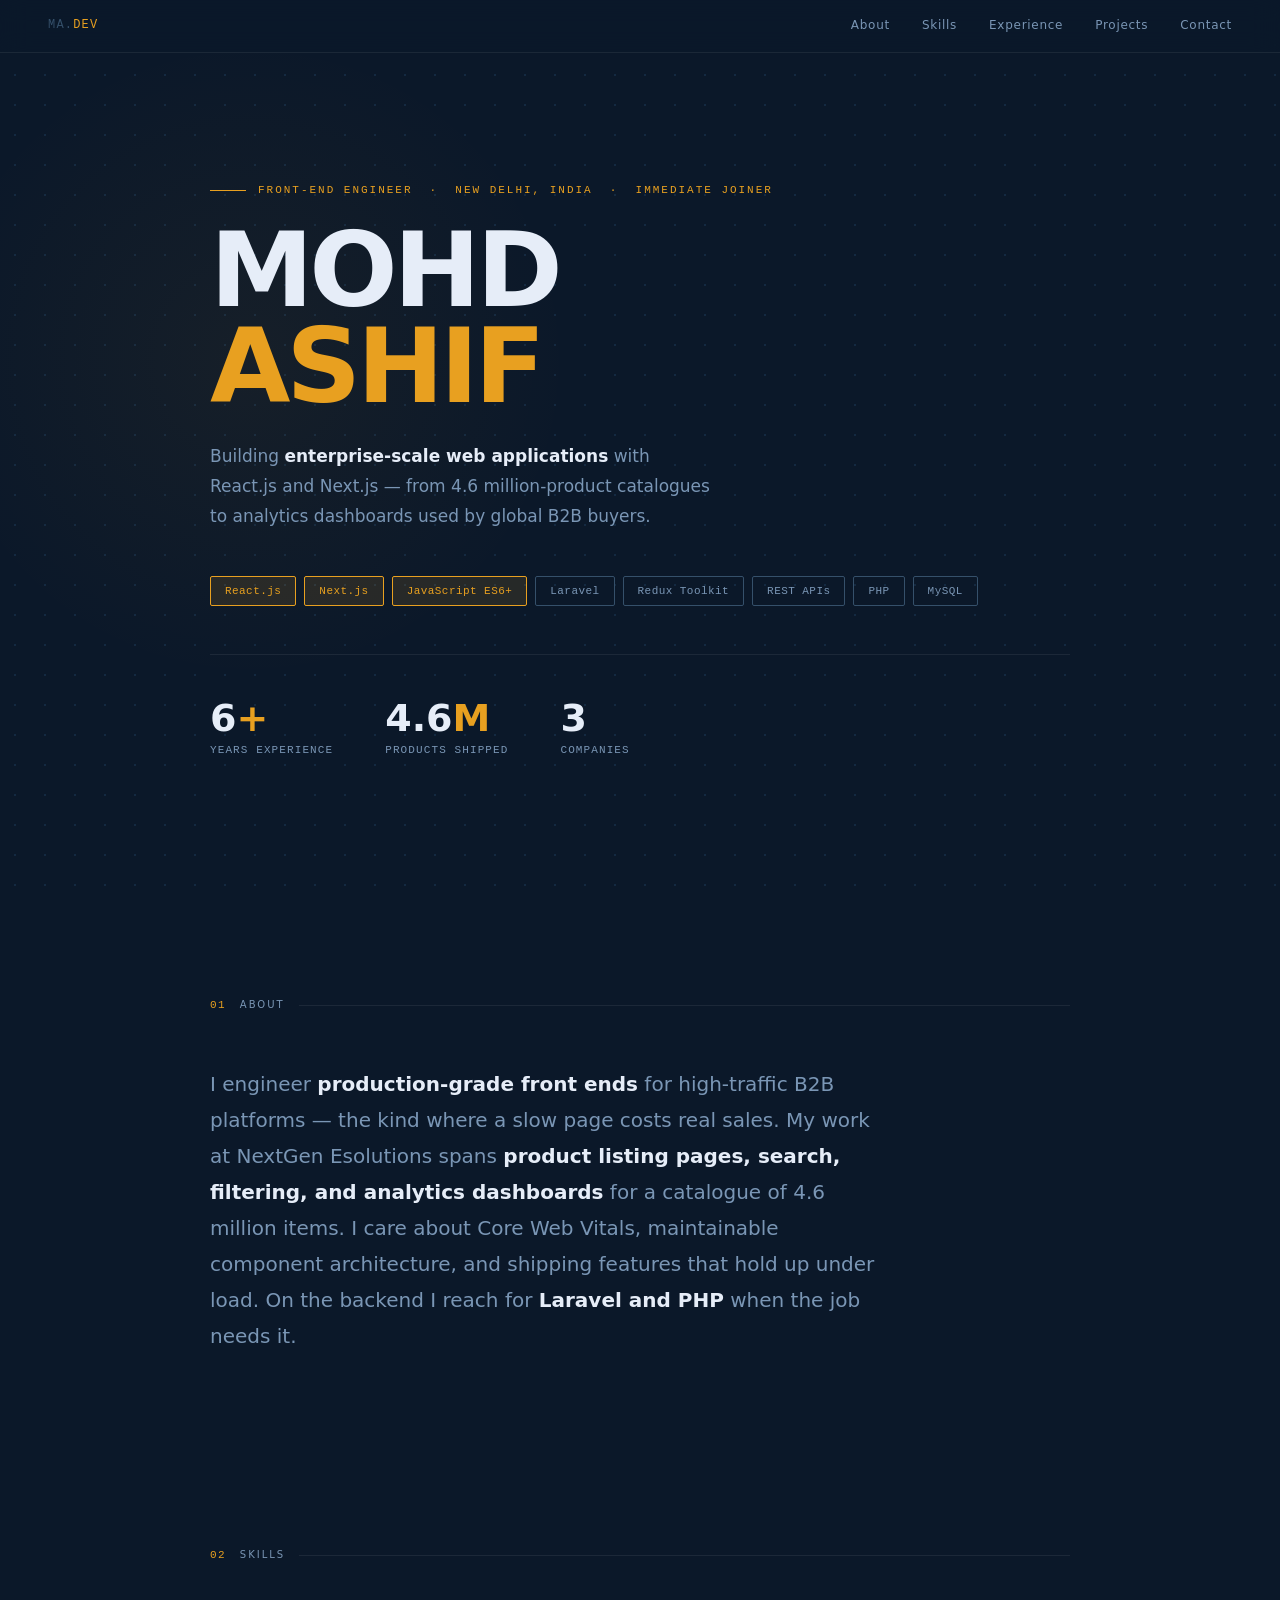
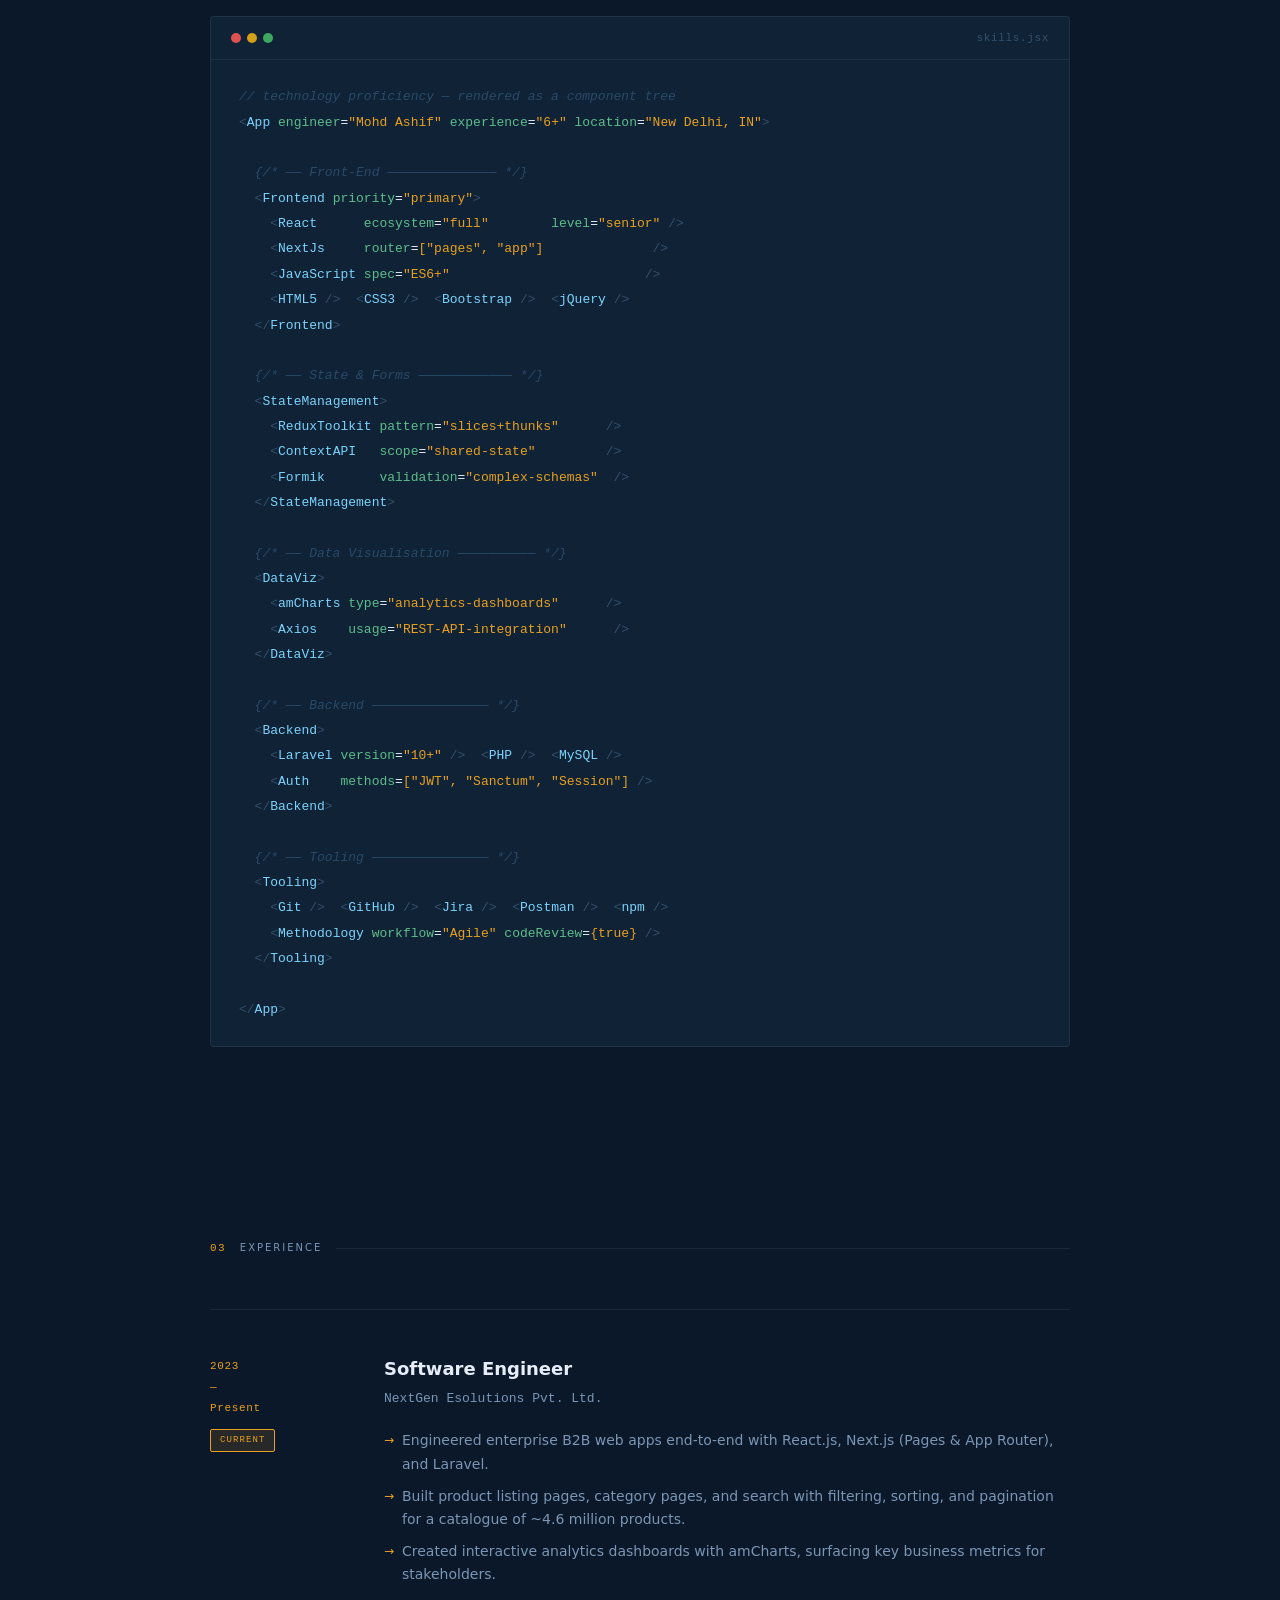
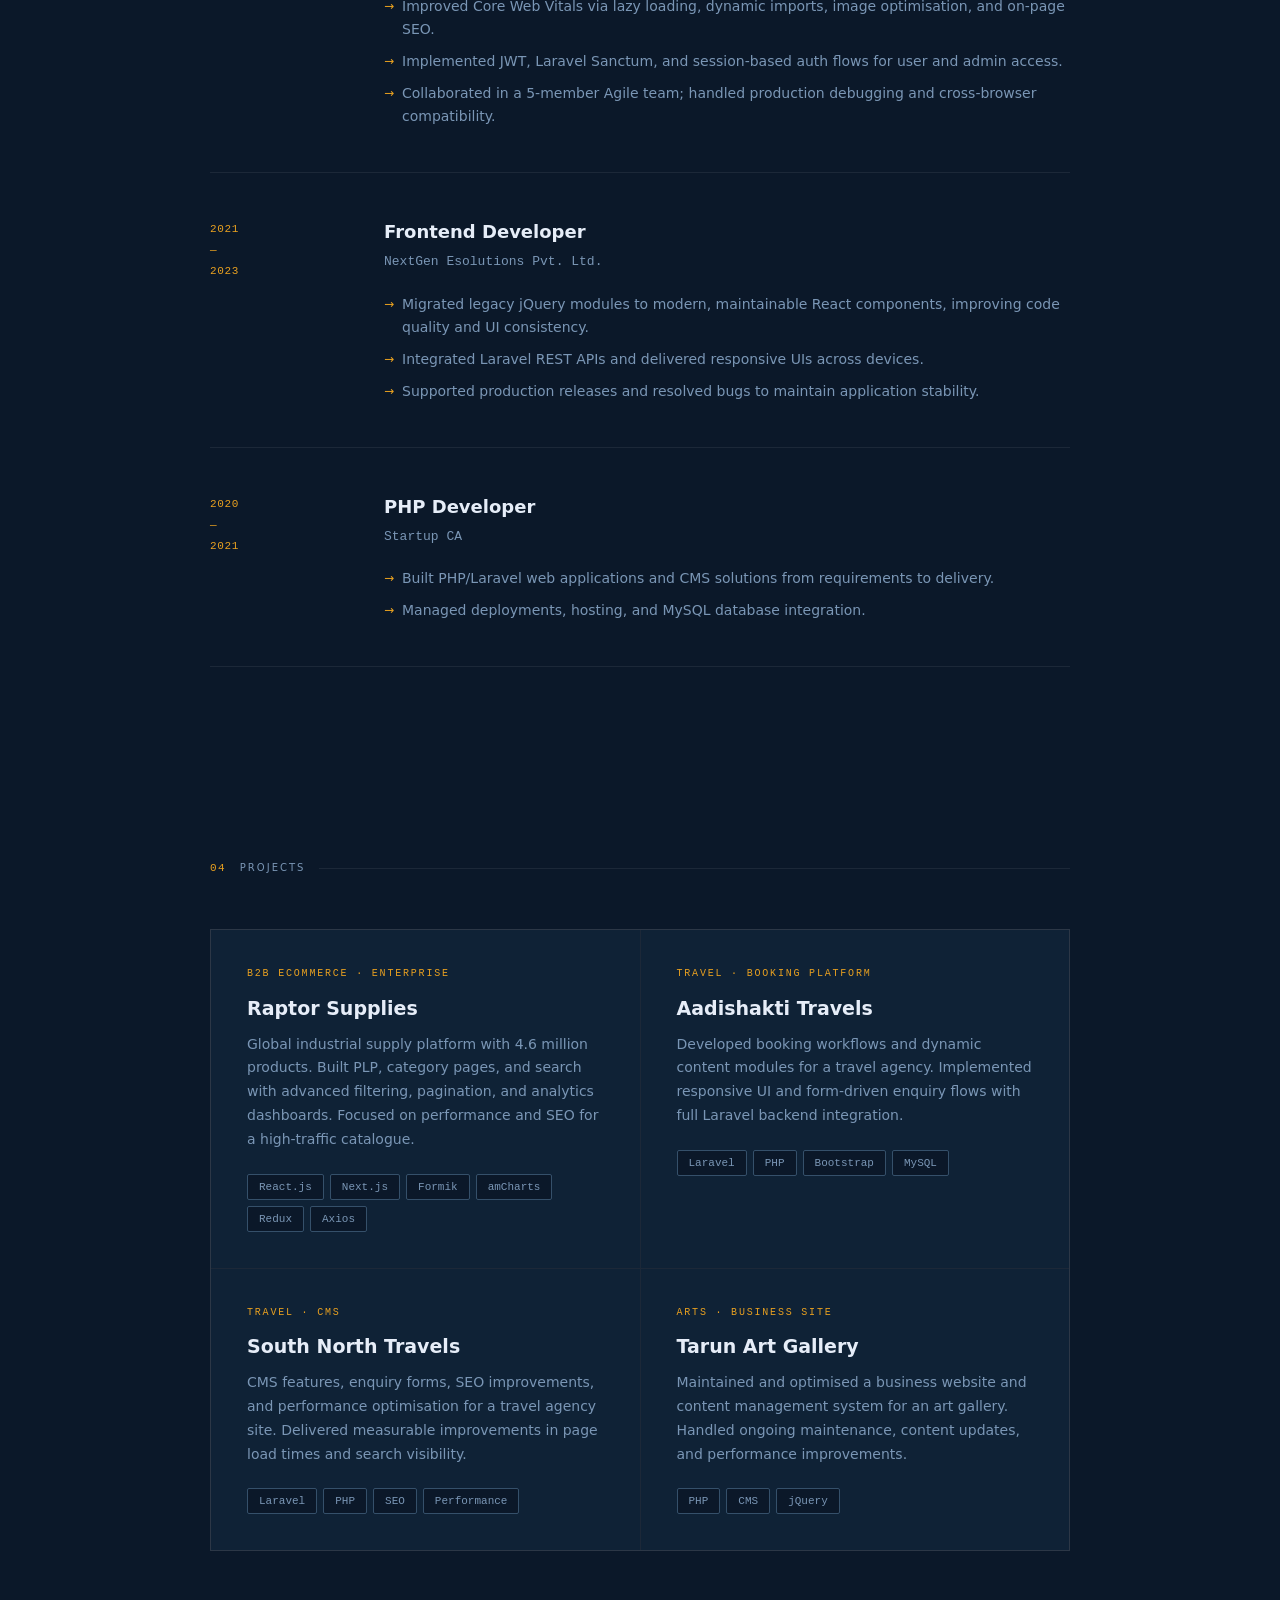
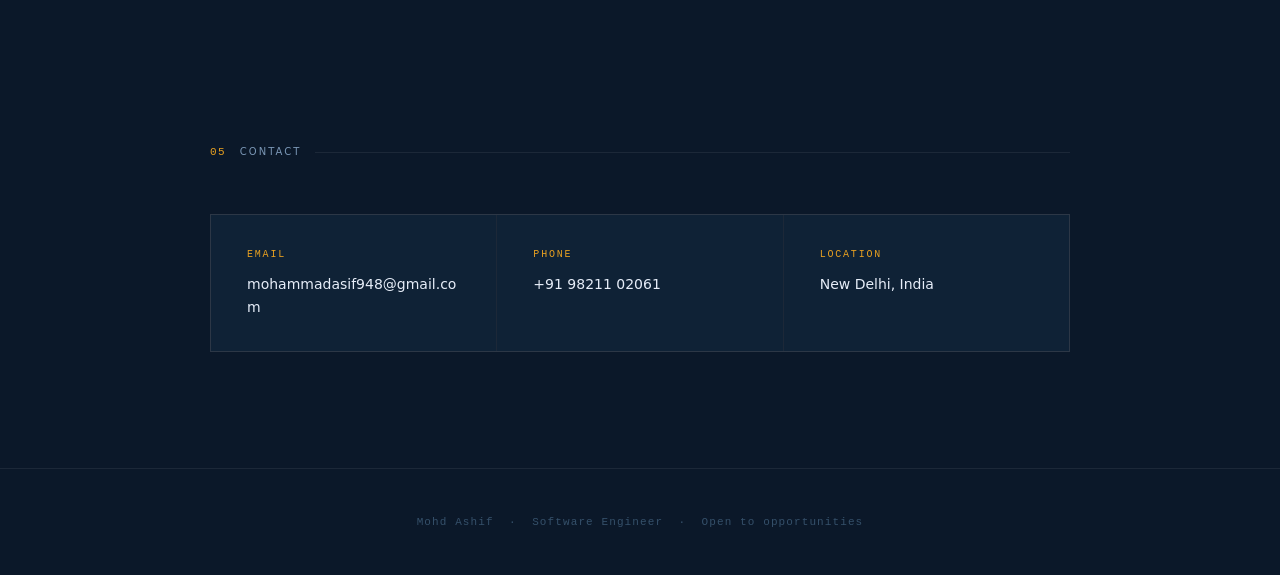
==== portfolio.html @ ddf1824b "Initial portfolio website" ====
<!DOCTYPE html>
<html lang="en">
<head>
  <meta charset="UTF-8" />
  <meta name="viewport" content="width=device-width, initial-scale=1.0" />
  <title>Mohd Ashif — Software Engineer</title>
  <style>
    :root {
      --ground: #0B1829;
      --ground-raised: #0F2236;
      --ground-high: #162842;
      --text: #E6EDF8;
      --text-muted: #7A96B5;
      --text-faint: #35506A;
      --accent: #E8A020;
      --accent-dim: rgba(232,160,32,0.12);
      --blue: #4A8FD4;
      --green: #5EBD8A;
      --border: rgba(255,255,255,0.07);
      --font: 'Segoe UI', system-ui, -apple-system, sans-serif;
      --mono: 'Cascadia Code','Consolas','Courier New',monospace;
      --max: 860px;
    }

    *, *::before, *::after { box-sizing: border-box; margin: 0; padding: 0; }
    html { scroll-behavior: smooth; }
    body {
      background: var(--ground);
      color: var(--text);
      font-family: var(--font);
      font-size: 16px;
      line-height: 1.65;
      -webkit-font-smoothing: antialiased;
      overflow-x: hidden;
    }

    /* ── Header ── */
    .hdr {
      position: fixed;
      inset: 0 0 auto;
      z-index: 100;
      display: flex;
      justify-content: space-between;
      align-items: center;
      padding: 16px 48px;
      border-bottom: 1px solid var(--border);
      background: rgba(11,24,41,0.88);
      backdrop-filter: blur(14px);
    }
    .hdr-id {
      font-family: var(--mono);
      font-size: 12px;
      color: var(--text-faint);
      letter-spacing: 0.1em;
      text-transform: uppercase;
    }
    .hdr-id em { color: var(--accent); font-style: normal; }
    .hdr-nav { display: flex; gap: 32px; }
    .hdr-nav a {
      font-size: 12px;
      color: var(--text-muted);
      text-decoration: none;
      letter-spacing: 0.06em;
      transition: color 0.2s;
    }
    .hdr-nav a:hover { color: var(--accent); }
    .hdr-nav a:focus-visible { outline: 2px solid var(--accent); outline-offset: 4px; border-radius: 2px; }

    /* ── Hero ── */
    .hero {
      min-height: 100vh;
      display: flex;
      align-items: center;
      padding: 120px 48px 80px;
      position: relative;
      overflow: hidden;
    }
    .hero-dots {
      position: absolute;
      inset: 0;
      background-image: radial-gradient(circle, rgba(74,143,212,0.14) 1px, transparent 1px);
      background-size: 30px 30px;
      z-index: 0;
    }
    .hero-glow {
      position: absolute;
      top: 40%;
      left: -100px;
      width: 700px;
      height: 700px;
      background: radial-gradient(circle, rgba(232,160,32,0.05) 0%, transparent 65%);
      transform: translateY(-50%);
      pointer-events: none;
      z-index: 0;
    }
    .hero-inner {
      position: relative;
      z-index: 1;
      width: 100%;
      max-width: var(--max);
      margin: 0 auto;
    }
    .hero-tag {
      font-family: var(--mono);
      font-size: 11px;
      color: var(--accent);
      letter-spacing: 0.18em;
      text-transform: uppercase;
      display: flex;
      align-items: center;
      gap: 12px;
      margin-bottom: 24px;
      opacity: 0;
      animation: up 0.7s 0.1s ease forwards;
    }
    .hero-tag::before {
      content: '';
      display: block;
      width: 36px;
      height: 1px;
      background: var(--accent);
      flex-shrink: 0;
    }
    .hero-name {
      font-size: clamp(54px, 9vw, 104px);
      font-weight: 800;
      letter-spacing: -0.04em;
      line-height: 0.92;
      margin-bottom: 28px;
      opacity: 0;
      animation: up 0.7s 0.2s ease forwards;
    }
    .hero-name .first { display: block; }
    .hero-name .last  { display: block; color: var(--accent); }
    .hero-sub {
      font-size: 17px;
      color: var(--text-muted);
      max-width: 500px;
      line-height: 1.75;
      margin-bottom: 44px;
      opacity: 0;
      animation: up 0.7s 0.3s ease forwards;
    }
    .hero-sub strong { color: var(--text); font-weight: 600; }
    .hero-chips {
      display: flex;
      flex-wrap: wrap;
      gap: 8px;
      margin-bottom: 48px;
      opacity: 0;
      animation: up 0.7s 0.4s ease forwards;
    }
    .chip {
      font-family: var(--mono);
      font-size: 11px;
      padding: 5px 14px;
      border: 1px solid var(--text-faint);
      color: var(--text-muted);
      border-radius: 2px;
      letter-spacing: 0.04em;
    }
    .chip.hi {
      border-color: var(--accent);
      color: var(--accent);
      background: var(--accent-dim);
    }
    .hero-stats {
      display: flex;
      gap: 52px;
      padding-top: 44px;
      border-top: 1px solid var(--border);
      opacity: 0;
      animation: up 0.7s 0.5s ease forwards;
    }
    .stat { display: flex; flex-direction: column; gap: 4px; }
    .stat-n { font-size: 38px; font-weight: 800; color: var(--text); line-height: 1; }
    .stat-n em { color: var(--accent); font-style: normal; }
    .stat-l {
      font-family: var(--mono);
      font-size: 11px;
      color: var(--text-muted);
      letter-spacing: 0.1em;
      text-transform: uppercase;
    }

    /* ── Sections ── */
    .sec {
      padding: 96px 48px;
      max-width: calc(var(--max) + 96px);
      margin: 0 auto;
    }
    .sec-hd {
      display: flex;
      align-items: center;
      gap: 14px;
      margin-bottom: 52px;
    }
    .sec-num { font-family: var(--mono); font-size: 11px; color: var(--accent); letter-spacing: 0.12em; }
    .sec-title { font-size: 10px; text-transform: uppercase; letter-spacing: 0.2em; color: var(--text-muted); }
    .sec-rule { flex: 1; height: 1px; background: var(--border); }

    /* ── About ── */
    .about-body {
      font-size: 20px;
      line-height: 1.8;
      color: var(--text-muted);
      max-width: 680px;
    }
    .about-body strong { color: var(--text); font-weight: 600; }

    /* ── Code Block / Skills ── */
    .code-block {
      background: var(--ground-raised);
      border: 1px solid var(--border);
      border-radius: 4px;
      overflow: hidden;
    }
    .code-bar {
      display: flex;
      align-items: center;
      gap: 8px;
      padding: 12px 20px;
      border-bottom: 1px solid var(--border);
      font-family: var(--mono);
      font-size: 11px;
      color: var(--text-faint);
      letter-spacing: 0.06em;
    }
    .code-dots { display: flex; gap: 6px; margin-right: auto; }
    .code-dot { width: 10px; height: 10px; border-radius: 50%; }
    .code-dot.r { background: #E05252; }
    .code-dot.y { background: #D4A017; }
    .code-dot.g { background: #3DA85E; }
    .code-inner {
      padding: 24px 28px;
      font-family: var(--mono);
      font-size: 13px;
      line-height: 1.95;
      white-space: pre;
      overflow-x: auto;
      display: block;
    }
    .tc  { color: #7DD3FC; }
    .tp  { color: var(--green); }
    .tv  { color: var(--accent); }
    .tb  { color: var(--text-faint); }
    .tcm { color: #2A4A68; font-style: italic; }

    /* ── Experience ── */
    .exp-list { display: flex; flex-direction: column; }
    .exp-row {
      display: grid;
      grid-template-columns: 130px 1fr;
      gap: 0 44px;
      padding: 44px 0;
      border-top: 1px solid var(--border);
    }
    .exp-row:last-child { border-bottom: 1px solid var(--border); }
    .exp-meta { padding-top: 2px; }
    .exp-period {
      font-family: var(--mono);
      font-size: 11px;
      color: var(--accent);
      letter-spacing: 0.06em;
      line-height: 1.9;
      white-space: nowrap;
    }
    .exp-badge {
      display: inline-block;
      margin-top: 10px;
      font-family: var(--mono);
      font-size: 9px;
      padding: 3px 9px;
      border: 1px solid var(--accent);
      color: var(--accent);
      background: var(--accent-dim);
      border-radius: 2px;
      letter-spacing: 0.12em;
      text-transform: uppercase;
    }
    .exp-role { font-size: 18px; font-weight: 700; color: var(--text); margin-bottom: 4px; }
    .exp-co { font-family: var(--mono); font-size: 13px; color: var(--text-muted); margin-bottom: 20px; }
    .exp-pts { list-style: none; display: flex; flex-direction: column; gap: 9px; }
    .exp-pts li {
      font-size: 14px;
      color: var(--text-muted);
      padding-left: 18px;
      position: relative;
      line-height: 1.65;
    }
    .exp-pts li::before {
      content: '\2192';
      position: absolute;
      left: 0;
      color: var(--accent);
      font-size: 12px;
      top: 2px;
    }

    /* ── Projects ── */
    .proj-grid {
      display: grid;
      grid-template-columns: repeat(2, 1fr);
      gap: 1px;
      background: var(--border);
      border: 1px solid var(--border);
    }
    .proj-card {
      background: var(--ground-raised);
      padding: 36px;
      position: relative;
      overflow: hidden;
      transition: background 0.18s;
    }
    .proj-card::before {
      content: '';
      position: absolute;
      top: 0; left: 0; right: 0;
      height: 2px;
      background: var(--accent);
      transform: scaleX(0);
      transform-origin: left;
      transition: transform 0.3s ease;
    }
    .proj-card:hover { background: var(--ground-high); }
    .proj-card:hover::before { transform: scaleX(1); }
    .proj-eye {
      font-family: var(--mono);
      font-size: 10px;
      color: var(--accent);
      letter-spacing: 0.18em;
      text-transform: uppercase;
      margin-bottom: 14px;
    }
    .proj-name { font-size: 19px; font-weight: 700; color: var(--text); margin-bottom: 12px; line-height: 1.25; }
    .proj-desc { font-size: 14px; color: var(--text-muted); line-height: 1.7; margin-bottom: 22px; }
    .proj-tags { display: flex; flex-wrap: wrap; gap: 6px; }
    .proj-tag {
      font-family: var(--mono);
      font-size: 11px;
      padding: 3px 11px;
      background: var(--ground);
      border: 1px solid var(--text-faint);
      color: var(--text-muted);
      border-radius: 2px;
    }

    /* ── Contact ── */
    .contact-grid {
      display: grid;
      grid-template-columns: repeat(3, 1fr);
      gap: 1px;
      background: var(--border);
      border: 1px solid var(--border);
    }
    .contact-card {
      background: var(--ground-raised);
      padding: 32px 36px;
      text-decoration: none;
      display: block;
      transition: background 0.18s;
    }
    .contact-card:hover { background: var(--ground-high); }
    .contact-card:focus-visible { outline: 2px solid var(--accent); outline-offset: -2px; }
    .c-label {
      font-family: var(--mono);
      font-size: 10px;
      color: var(--accent);
      letter-spacing: 0.18em;
      text-transform: uppercase;
      margin-bottom: 10px;
    }
    .c-value { font-size: 14px; color: var(--text); word-break: break-all; }

    /* ── Footer ── */
    .ftr {
      padding: 44px 48px;
      border-top: 1px solid var(--border);
      text-align: center;
      margin-top: 20px;
    }
    .ftr-text { font-family: var(--mono); font-size: 11px; color: var(--text-faint); letter-spacing: 0.1em; }

    /* ── Animation ── */
    @keyframes up {
      from { opacity: 0; transform: translateY(18px); }
      to   { opacity: 1; transform: translateY(0); }
    }
    @media (prefers-reduced-motion: reduce) {
      *, *::before, *::after { animation: none !important; transition: none !important; }
    }

    /* ── Responsive ── */
    @media (max-width: 720px) {
      .hdr { padding: 14px 24px; }
      .hdr-nav { gap: 18px; }
      .hdr-nav a { font-size: 11px; }
      .hero { padding: 100px 24px 60px; }
      .hero-stats { gap: 28px; flex-wrap: wrap; }
      .sec { padding: 60px 24px; }
      .exp-row { grid-template-columns: 1fr; gap: 4px; }
      .proj-grid { grid-template-columns: 1fr; }
      .contact-grid { grid-template-columns: 1fr; }
    }
  </style>
</head>
<body>

<header class="hdr">
  <div class="hdr-id">ma.<em>dev</em></div>
  <nav class="hdr-nav">
    <a href="#about">About</a>
    <a href="#skills">Skills</a>
    <a href="#experience">Experience</a>
    <a href="#projects">Projects</a>
    <a href="#contact">Contact</a>
  </nav>
</header>

<section class="hero" id="top">
  <div class="hero-dots"></div>
  <div class="hero-glow"></div>
  <div class="hero-inner">
    <div class="hero-tag">Front-End Engineer &nbsp;&middot;&nbsp; New Delhi, India &nbsp;&middot;&nbsp; Immediate Joiner</div>
    <h1 class="hero-name">
      <span class="first">MOHD</span>
      <span class="last">ASHIF</span>
    </h1>
    <p class="hero-sub">
      Building <strong>enterprise-scale web applications</strong> with React.js and Next.js &mdash;
      from 4.6 million-product catalogues to analytics dashboards used by global B2B buyers.
    </p>
    <div class="hero-chips">
      <span class="chip hi">React.js</span>
      <span class="chip hi">Next.js</span>
      <span class="chip hi">JavaScript ES6+</span>
      <span class="chip">Laravel</span>
      <span class="chip">Redux Toolkit</span>
      <span class="chip">REST APIs</span>
      <span class="chip">PHP</span>
      <span class="chip">MySQL</span>
    </div>
    <div class="hero-stats">
      <div class="stat">
        <div class="stat-n">6<em>+</em></div>
        <div class="stat-l">Years Experience</div>
      </div>
      <div class="stat">
        <div class="stat-n">4.6<em>M</em></div>
        <div class="stat-l">Products Shipped</div>
      </div>
      <div class="stat">
        <div class="stat-n">3</div>
        <div class="stat-l">Companies</div>
      </div>
    </div>
  </div>
</section>

<section class="sec" id="about">
  <div class="sec-hd">
    <span class="sec-num">01</span>
    <span class="sec-title">About</span>
    <div class="sec-rule"></div>
  </div>
  <p class="about-body">
    I engineer <strong>production-grade front ends</strong> for high-traffic B2B platforms &mdash; the kind
    where a slow page costs real sales. My work at NextGen Esolutions spans <strong>product listing
    pages, search, filtering, and analytics dashboards</strong> for a catalogue of 4.6 million items.
    I care about Core Web Vitals, maintainable component architecture, and shipping features that hold
    up under load. On the backend I reach for <strong>Laravel and PHP</strong> when the job needs it.
  </p>
</section>

<section class="sec" id="skills">
  <div class="sec-hd">
    <span class="sec-num">02</span>
    <span class="sec-title">Skills</span>
    <div class="sec-rule"></div>
  </div>
  <div class="code-block">
    <div class="code-bar">
      <div class="code-dots">
        <span class="code-dot r"></span>
        <span class="code-dot y"></span>
        <span class="code-dot g"></span>
      </div>
      skills.jsx
    </div>
    <div class="code-inner"><span class="tcm">// technology proficiency &mdash; rendered as a component tree</span>
<span class="tb">&lt;</span><span class="tc">App</span> <span class="tp">engineer</span>=<span class="tv">"Mohd Ashif"</span> <span class="tp">experience</span>=<span class="tv">"6+"</span> <span class="tp">location</span>=<span class="tv">"New Delhi, IN"</span><span class="tb">&gt;</span>

  <span class="tcm">{/* &#8212;&#8212; Front-End &#8212;&#8212;&#8212;&#8212;&#8212;&#8212;&#8212;&#8212;&#8212;&#8212;&#8212;&#8212;&#8212;&#8212; */}</span>
  <span class="tb">&lt;</span><span class="tc">Frontend</span> <span class="tp">priority</span>=<span class="tv">"primary"</span><span class="tb">&gt;</span>
    <span class="tb">&lt;</span><span class="tc">React</span>      <span class="tp">ecosystem</span>=<span class="tv">"full"</span>        <span class="tp">level</span>=<span class="tv">"senior"</span> <span class="tb">/&gt;</span>
    <span class="tb">&lt;</span><span class="tc">NextJs</span>     <span class="tp">router</span>=<span class="tv">["pages", "app"]</span>              <span class="tb">/&gt;</span>
    <span class="tb">&lt;</span><span class="tc">JavaScript</span> <span class="tp">spec</span>=<span class="tv">"ES6+"</span>                         <span class="tb">/&gt;</span>
    <span class="tb">&lt;</span><span class="tc">HTML5</span> <span class="tb">/&gt;</span>  <span class="tb">&lt;</span><span class="tc">CSS3</span> <span class="tb">/&gt;</span>  <span class="tb">&lt;</span><span class="tc">Bootstrap</span> <span class="tb">/&gt;</span>  <span class="tb">&lt;</span><span class="tc">jQuery</span> <span class="tb">/&gt;</span>
  <span class="tb">&lt;/</span><span class="tc">Frontend</span><span class="tb">&gt;</span>

  <span class="tcm">{/* &#8212;&#8212; State &amp; Forms &#8212;&#8212;&#8212;&#8212;&#8212;&#8212;&#8212;&#8212;&#8212;&#8212;&#8212;&#8212; */}</span>
  <span class="tb">&lt;</span><span class="tc">StateManagement</span><span class="tb">&gt;</span>
    <span class="tb">&lt;</span><span class="tc">ReduxToolkit</span> <span class="tp">pattern</span>=<span class="tv">"slices+thunks"</span>      <span class="tb">/&gt;</span>
    <span class="tb">&lt;</span><span class="tc">ContextAPI</span>   <span class="tp">scope</span>=<span class="tv">"shared-state"</span>         <span class="tb">/&gt;</span>
    <span class="tb">&lt;</span><span class="tc">Formik</span>       <span class="tp">validation</span>=<span class="tv">"complex-schemas"</span>  <span class="tb">/&gt;</span>
  <span class="tb">&lt;/</span><span class="tc">StateManagement</span><span class="tb">&gt;</span>

  <span class="tcm">{/* &#8212;&#8212; Data Visualisation &#8212;&#8212;&#8212;&#8212;&#8212;&#8212;&#8212;&#8212;&#8212;&#8212; */}</span>
  <span class="tb">&lt;</span><span class="tc">DataViz</span><span class="tb">&gt;</span>
    <span class="tb">&lt;</span><span class="tc">amCharts</span> <span class="tp">type</span>=<span class="tv">"analytics-dashboards"</span>      <span class="tb">/&gt;</span>
    <span class="tb">&lt;</span><span class="tc">Axios</span>    <span class="tp">usage</span>=<span class="tv">"REST-API-integration"</span>      <span class="tb">/&gt;</span>
  <span class="tb">&lt;/</span><span class="tc">DataViz</span><span class="tb">&gt;</span>

  <span class="tcm">{/* &#8212;&#8212; Backend &#8212;&#8212;&#8212;&#8212;&#8212;&#8212;&#8212;&#8212;&#8212;&#8212;&#8212;&#8212;&#8212;&#8212;&#8212; */}</span>
  <span class="tb">&lt;</span><span class="tc">Backend</span><span class="tb">&gt;</span>
    <span class="tb">&lt;</span><span class="tc">Laravel</span> <span class="tp">version</span>=<span class="tv">"10+"</span> <span class="tb">/&gt;</span>  <span class="tb">&lt;</span><span class="tc">PHP</span> <span class="tb">/&gt;</span>  <span class="tb">&lt;</span><span class="tc">MySQL</span> <span class="tb">/&gt;</span>
    <span class="tb">&lt;</span><span class="tc">Auth</span>    <span class="tp">methods</span>=<span class="tv">["JWT", "Sanctum", "Session"]</span> <span class="tb">/&gt;</span>
  <span class="tb">&lt;/</span><span class="tc">Backend</span><span class="tb">&gt;</span>

  <span class="tcm">{/* &#8212;&#8212; Tooling &#8212;&#8212;&#8212;&#8212;&#8212;&#8212;&#8212;&#8212;&#8212;&#8212;&#8212;&#8212;&#8212;&#8212;&#8212; */}</span>
  <span class="tb">&lt;</span><span class="tc">Tooling</span><span class="tb">&gt;</span>
    <span class="tb">&lt;</span><span class="tc">Git</span> <span class="tb">/&gt;</span>  <span class="tb">&lt;</span><span class="tc">GitHub</span> <span class="tb">/&gt;</span>  <span class="tb">&lt;</span><span class="tc">Jira</span> <span class="tb">/&gt;</span>  <span class="tb">&lt;</span><span class="tc">Postman</span> <span class="tb">/&gt;</span>  <span class="tb">&lt;</span><span class="tc">npm</span> <span class="tb">/&gt;</span>
    <span class="tb">&lt;</span><span class="tc">Methodology</span> <span class="tp">workflow</span>=<span class="tv">"Agile"</span> <span class="tp">codeReview</span>=<span class="tv">{true}</span> <span class="tb">/&gt;</span>
  <span class="tb">&lt;/</span><span class="tc">Tooling</span><span class="tb">&gt;</span>

<span class="tb">&lt;/</span><span class="tc">App</span><span class="tb">&gt;</span></div>
  </div>
</section>

<section class="sec" id="experience">
  <div class="sec-hd">
    <span class="sec-num">03</span>
    <span class="sec-title">Experience</span>
    <div class="sec-rule"></div>
  </div>
  <div class="exp-list">
    <div class="exp-row">
      <div class="exp-meta">
        <div class="exp-period">2023<br>&mdash;<br>Present</div>
        <div class="exp-badge">Current</div>
      </div>
      <div>
        <div class="exp-role">Software Engineer</div>
        <div class="exp-co">NextGen Esolutions Pvt. Ltd.</div>
        <ul class="exp-pts">
          <li>Engineered enterprise B2B web apps end-to-end with React.js, Next.js (Pages &amp; App Router), and Laravel.</li>
          <li>Built product listing pages, category pages, and search with filtering, sorting, and pagination for a catalogue of ~4.6 million products.</li>
          <li>Created interactive analytics dashboards with amCharts, surfacing key business metrics for stakeholders.</li>
          <li>Improved Core Web Vitals via lazy loading, dynamic imports, image optimisation, and on-page SEO.</li>
          <li>Implemented JWT, Laravel Sanctum, and session-based auth flows for user and admin access.</li>
          <li>Collaborated in a 5-member Agile team; handled production debugging and cross-browser compatibility.</li>
        </ul>
      </div>
    </div>
    <div class="exp-row">
      <div class="exp-meta">
        <div class="exp-period">2021<br>&mdash;<br>2023</div>
      </div>
      <div>
        <div class="exp-role">Frontend Developer</div>
        <div class="exp-co">NextGen Esolutions Pvt. Ltd.</div>
        <ul class="exp-pts">
          <li>Migrated legacy jQuery modules to modern, maintainable React components, improving code quality and UI consistency.</li>
          <li>Integrated Laravel REST APIs and delivered responsive UIs across devices.</li>
          <li>Supported production releases and resolved bugs to maintain application stability.</li>
        </ul>
      </div>
    </div>
    <div class="exp-row">
      <div class="exp-meta">
        <div class="exp-period">2020<br>&mdash;<br>2021</div>
      </div>
      <div>
        <div class="exp-role">PHP Developer</div>
        <div class="exp-co">Startup CA</div>
        <ul class="exp-pts">
          <li>Built PHP/Laravel web applications and CMS solutions from requirements to delivery.</li>
          <li>Managed deployments, hosting, and MySQL database integration.</li>
        </ul>
      </div>
    </div>
  </div>
</section>

<section class="sec" id="projects">
  <div class="sec-hd">
    <span class="sec-num">04</span>
    <span class="sec-title">Projects</span>
    <div class="sec-rule"></div>
  </div>
  <div class="proj-grid">
    <div class="proj-card">
      <div class="proj-eye">B2B eCommerce &middot; Enterprise</div>
      <h3 class="proj-name">Raptor Supplies</h3>
      <p class="proj-desc">Global industrial supply platform with 4.6 million products. Built PLP, category pages, and search with advanced filtering, pagination, and analytics dashboards. Focused on performance and SEO for a high-traffic catalogue.</p>
      <div class="proj-tags">
        <span class="proj-tag">React.js</span>
        <span class="proj-tag">Next.js</span>
        <span class="proj-tag">Formik</span>
        <span class="proj-tag">amCharts</span>
        <span class="proj-tag">Redux</span>
        <span class="proj-tag">Axios</span>
      </div>
    </div>
    <div class="proj-card">
      <div class="proj-eye">Travel &middot; Booking Platform</div>
      <h3 class="proj-name">Aadishakti Travels</h3>
      <p class="proj-desc">Developed booking workflows and dynamic content modules for a travel agency. Implemented responsive UI and form-driven enquiry flows with full Laravel backend integration.</p>
      <div class="proj-tags">
        <span class="proj-tag">Laravel</span>
        <span class="proj-tag">PHP</span>
        <span class="proj-tag">Bootstrap</span>
        <span class="proj-tag">MySQL</span>
      </div>
    </div>
    <div class="proj-card">
      <div class="proj-eye">Travel &middot; CMS</div>
      <h3 class="proj-name">South North Travels</h3>
      <p class="proj-desc">CMS features, enquiry forms, SEO improvements, and performance optimisation for a travel agency site. Delivered measurable improvements in page load times and search visibility.</p>
      <div class="proj-tags">
        <span class="proj-tag">Laravel</span>
        <span class="proj-tag">PHP</span>
        <span class="proj-tag">SEO</span>
        <span class="proj-tag">Performance</span>
      </div>
    </div>
    <div class="proj-card">
      <div class="proj-eye">Arts &middot; Business Site</div>
      <h3 class="proj-name">Tarun Art Gallery</h3>
      <p class="proj-desc">Maintained and optimised a business website and content management system for an art gallery. Handled ongoing maintenance, content updates, and performance improvements.</p>
      <div class="proj-tags">
        <span class="proj-tag">PHP</span>
        <span class="proj-tag">CMS</span>
        <span class="proj-tag">jQuery</span>
      </div>
    </div>
  </div>
</section>

<section class="sec" id="contact">
  <div class="sec-hd">
    <span class="sec-num">05</span>
    <span class="sec-title">Contact</span>
    <div class="sec-rule"></div>
  </div>
  <div class="contact-grid">
    <a href="mailto:mohammadasif948@gmail.com" class="contact-card">
      <div class="c-label">Email</div>
      <div class="c-value">mohammadasif948@gmail.com</div>
    </a>
    <a href="tel:+919821102061" class="contact-card">
      <div class="c-label">Phone</div>
      <div class="c-value">+91 98211 02061</div>
    </a>
    <div class="contact-card">
      <div class="c-label">Location</div>
      <div class="c-value">New Delhi, India</div>
    </div>
  </div>
</section>

<footer class="ftr">
  <div class="ftr-text">Mohd Ashif &nbsp;&middot;&nbsp; Software Engineer &nbsp;&middot;&nbsp; Open to opportunities</div>
</footer>

</body>
</html>
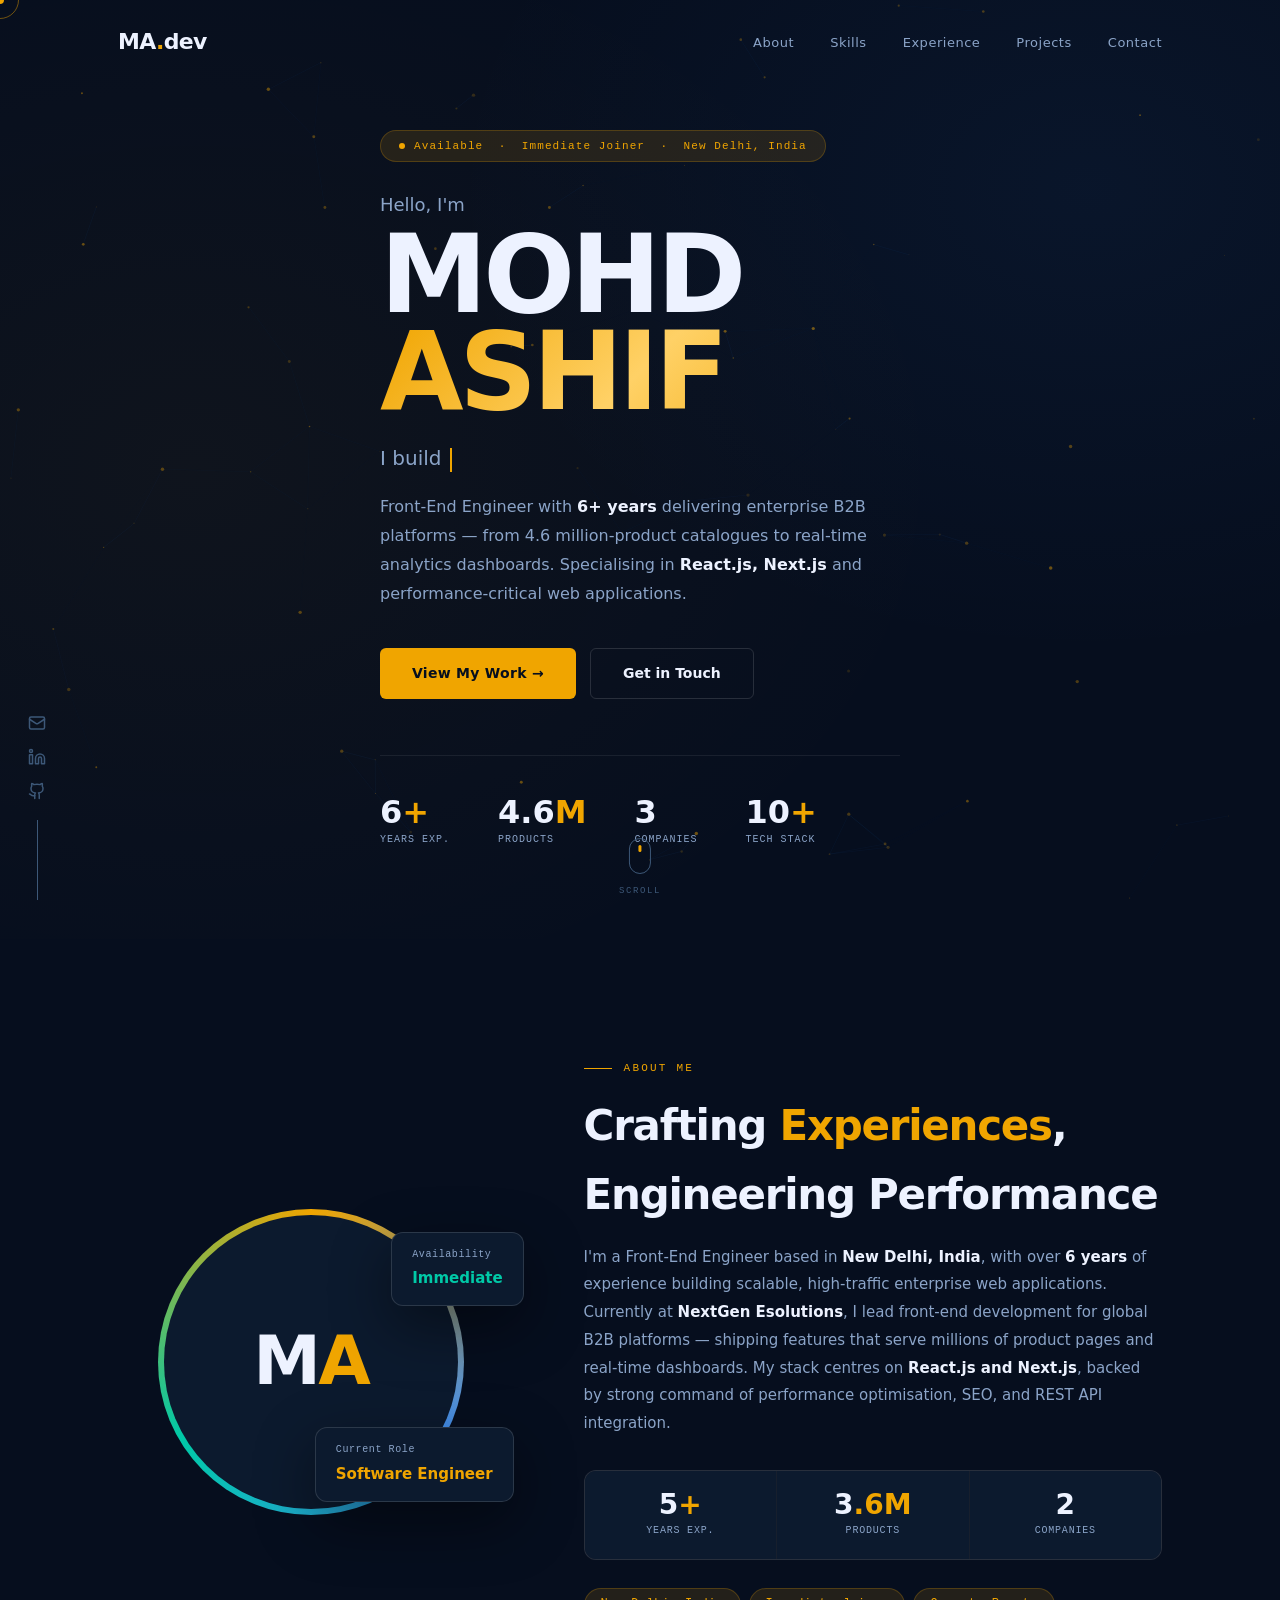
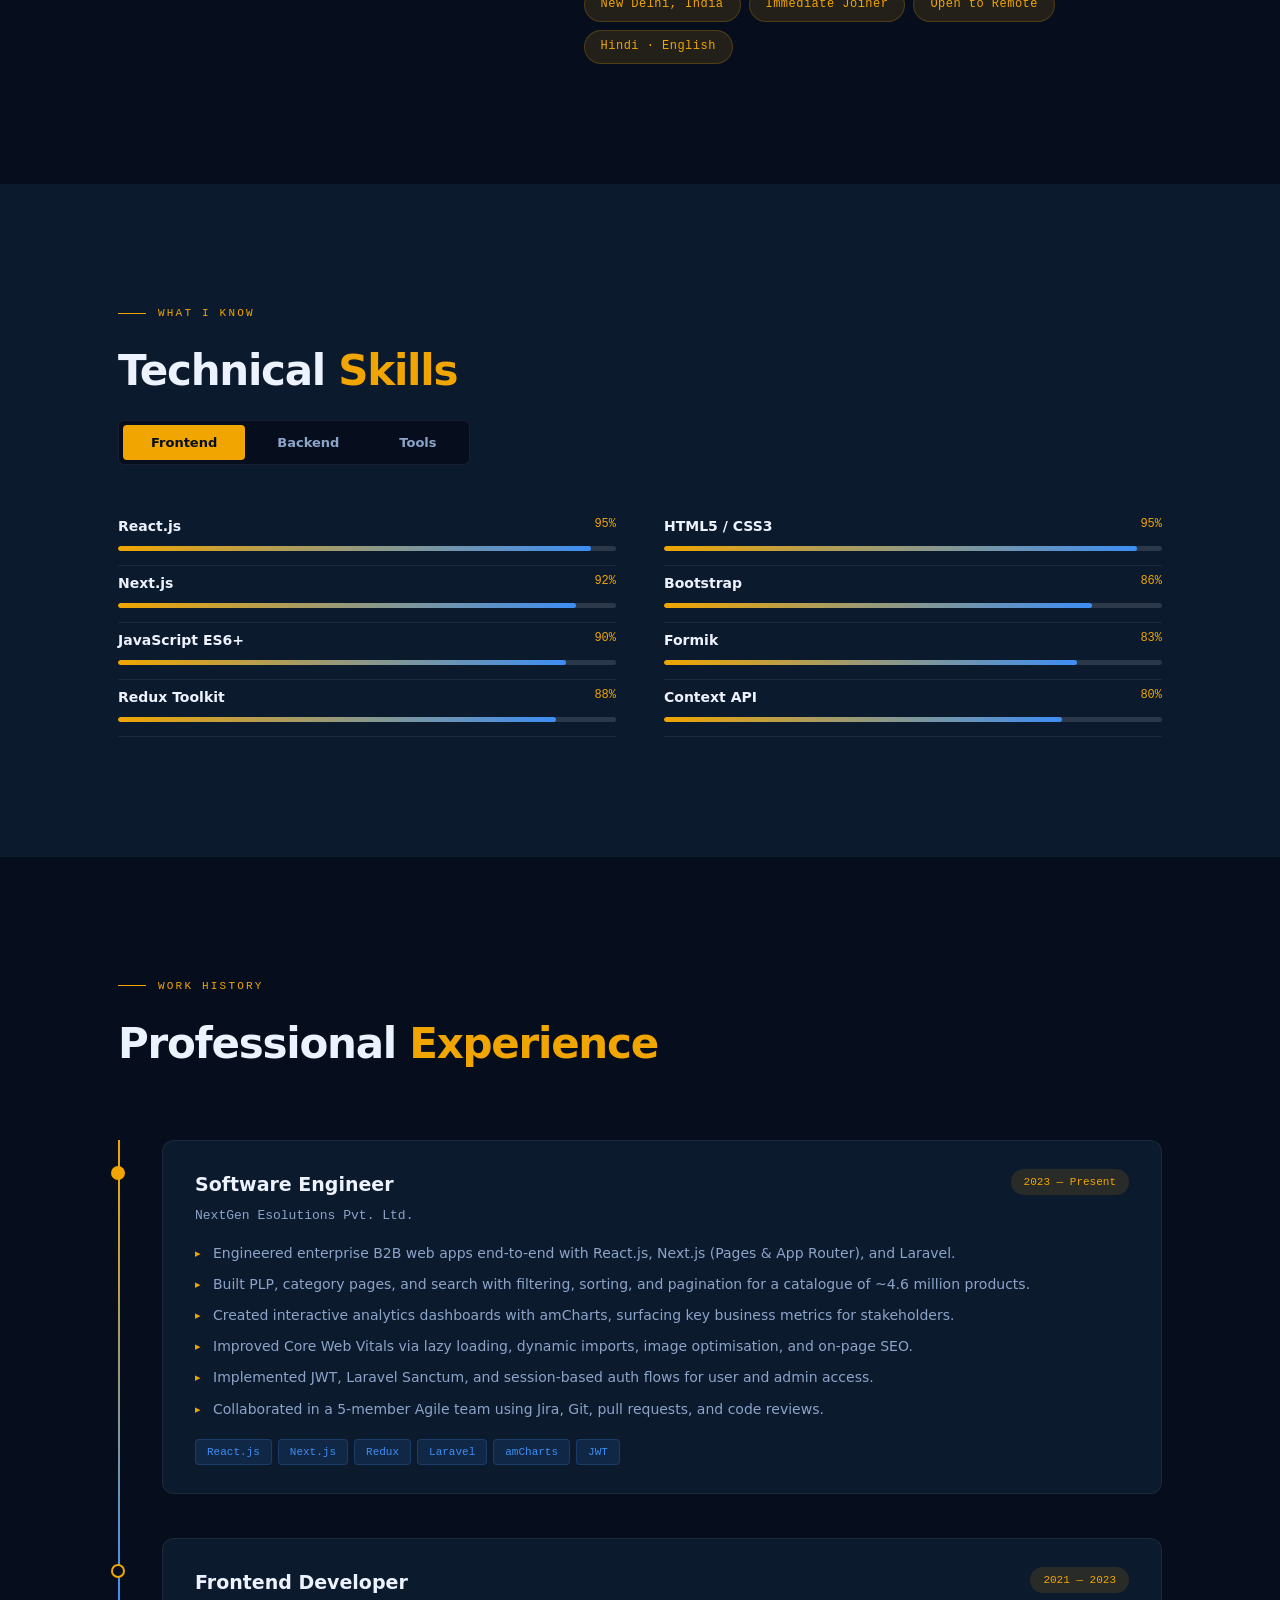
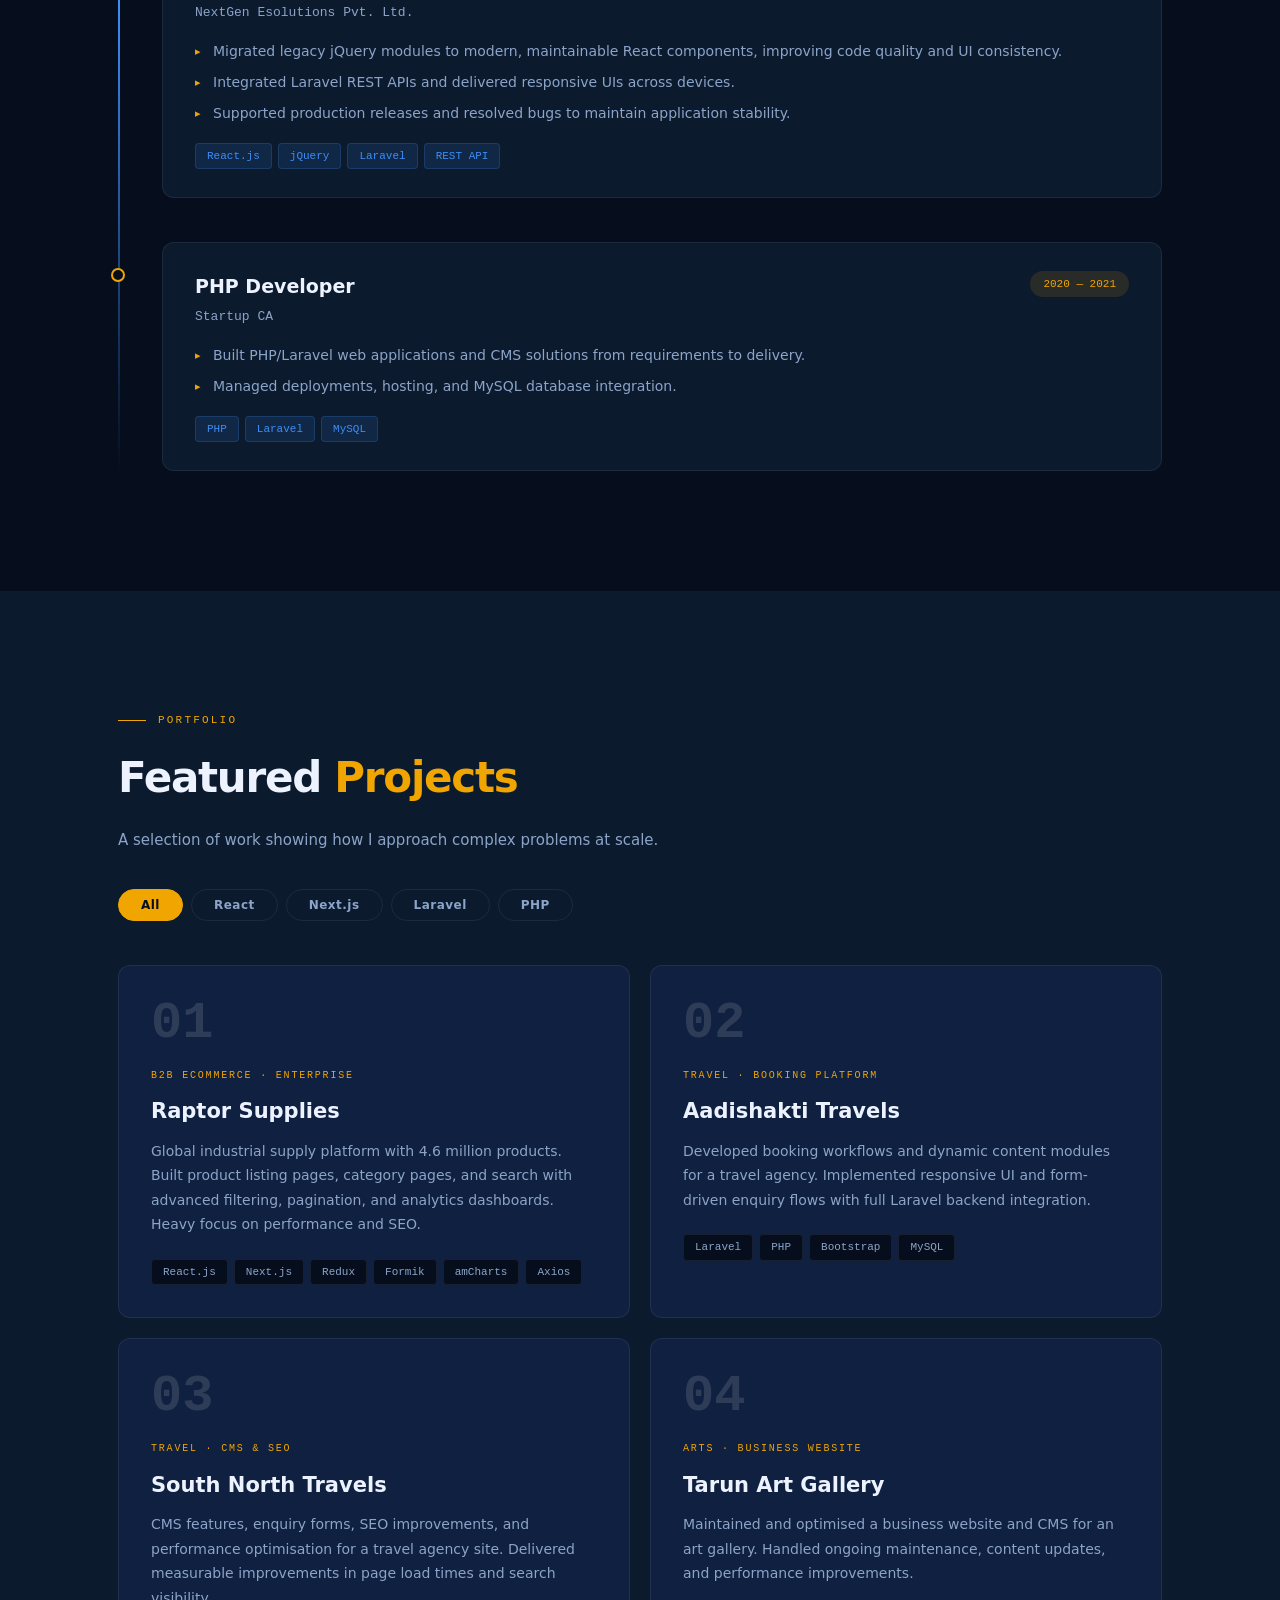
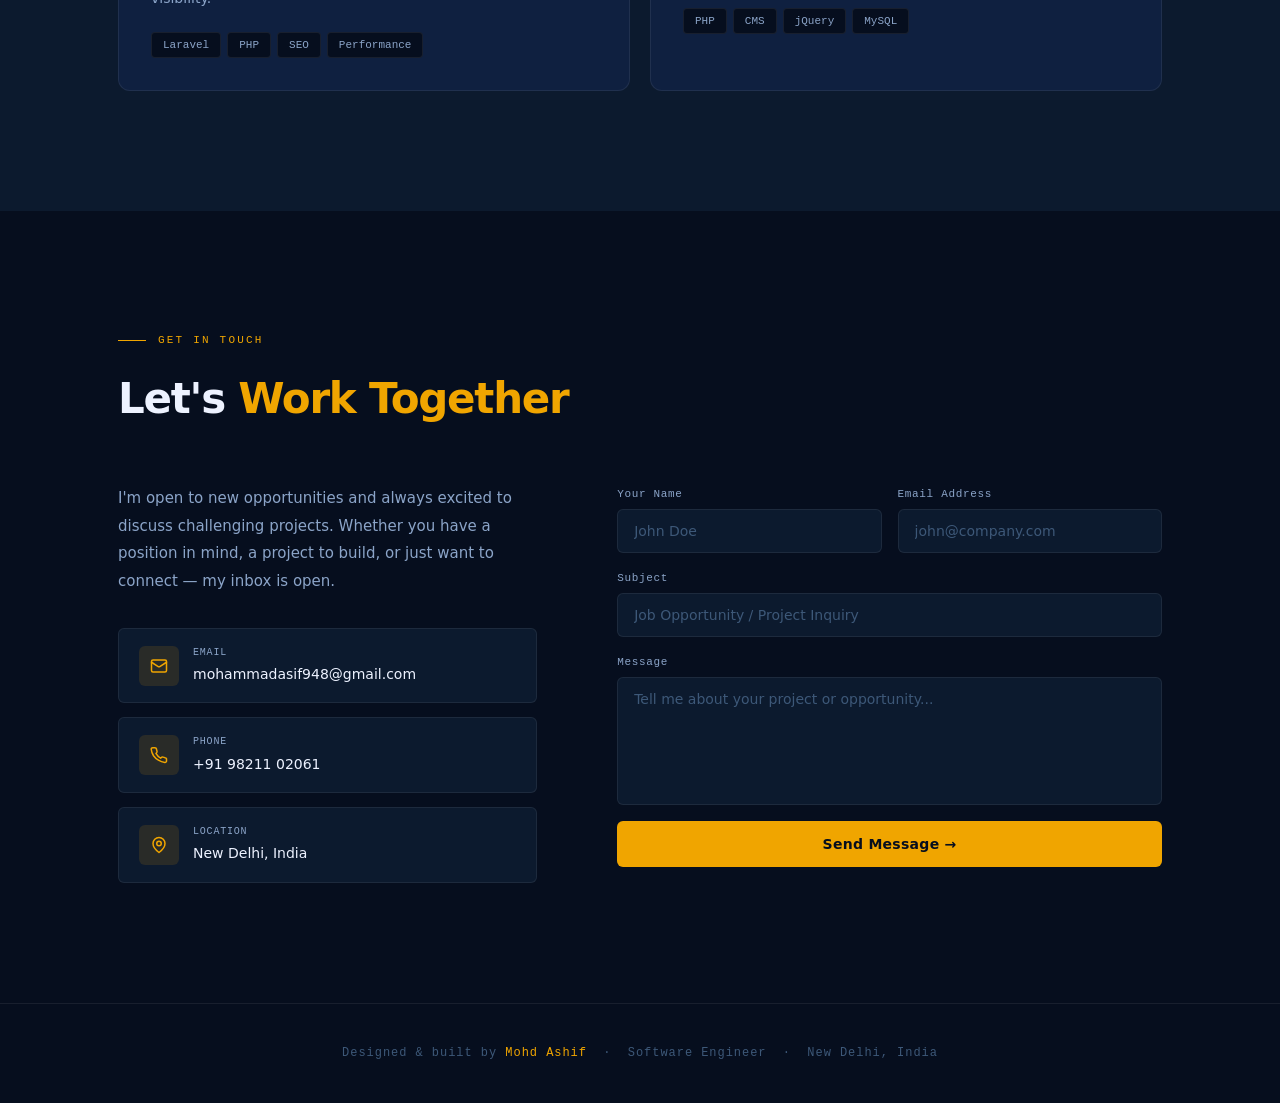
==== commit fc2ee124: "Initial commit: portfolio website + GitHub profile README Co-Authored-By: Claude Sonnet 4.6 <noreply" ====
--- a/portfolio.html
+++ b/portfolio.html
@@ -4,664 +4,405 @@
   <meta charset="UTF-8" />
   <meta name="viewport" content="width=device-width, initial-scale=1.0" />
   <title>Mohd Ashif — Software Engineer</title>
-  <style>
-    :root {
-      --ground: #0B1829;
-      --ground-raised: #0F2236;
-      --ground-high: #162842;
-      --text: #E6EDF8;
-      --text-muted: #7A96B5;
-      --text-faint: #35506A;
-      --accent: #E8A020;
-      --accent-dim: rgba(232,160,32,0.12);
-      --blue: #4A8FD4;
-      --green: #5EBD8A;
-      --border: rgba(255,255,255,0.07);
-      --font: 'Segoe UI', system-ui, -apple-system, sans-serif;
-      --mono: 'Cascadia Code','Consolas','Courier New',monospace;
-      --max: 860px;
-    }
-
-    *, *::before, *::after { box-sizing: border-box; margin: 0; padding: 0; }
-    html { scroll-behavior: smooth; }
-    body {
-      background: var(--ground);
-      color: var(--text);
-      font-family: var(--font);
-      font-size: 16px;
-      line-height: 1.65;
-      -webkit-font-smoothing: antialiased;
-      overflow-x: hidden;
-    }
-
-    /* ── Header ── */
-    .hdr {
-      position: fixed;
-      inset: 0 0 auto;
-      z-index: 100;
-      display: flex;
-      justify-content: space-between;
-      align-items: center;
-      padding: 16px 48px;
-      border-bottom: 1px solid var(--border);
-      background: rgba(11,24,41,0.88);
-      backdrop-filter: blur(14px);
-    }
-    .hdr-id {
-      font-family: var(--mono);
-      font-size: 12px;
-      color: var(--text-faint);
-      letter-spacing: 0.1em;
-      text-transform: uppercase;
-    }
-    .hdr-id em { color: var(--accent); font-style: normal; }
-    .hdr-nav { display: flex; gap: 32px; }
-    .hdr-nav a {
-      font-size: 12px;
-      color: var(--text-muted);
-      text-decoration: none;
-      letter-spacing: 0.06em;
-      transition: color 0.2s;
-    }
-    .hdr-nav a:hover { color: var(--accent); }
-    .hdr-nav a:focus-visible { outline: 2px solid var(--accent); outline-offset: 4px; border-radius: 2px; }
-
-    /* ── Hero ── */
-    .hero {
-      min-height: 100vh;
-      display: flex;
-      align-items: center;
-      padding: 120px 48px 80px;
-      position: relative;
-      overflow: hidden;
-    }
-    .hero-dots {
-      position: absolute;
-      inset: 0;
-      background-image: radial-gradient(circle, rgba(74,143,212,0.14) 1px, transparent 1px);
-      background-size: 30px 30px;
-      z-index: 0;
-    }
-    .hero-glow {
-      position: absolute;
-      top: 40%;
-      left: -100px;
-      width: 700px;
-      height: 700px;
-      background: radial-gradient(circle, rgba(232,160,32,0.05) 0%, transparent 65%);
-      transform: translateY(-50%);
-      pointer-events: none;
-      z-index: 0;
-    }
-    .hero-inner {
-      position: relative;
-      z-index: 1;
-      width: 100%;
-      max-width: var(--max);
-      margin: 0 auto;
-    }
-    .hero-tag {
-      font-family: var(--mono);
-      font-size: 11px;
-      color: var(--accent);
-      letter-spacing: 0.18em;
-      text-transform: uppercase;
-      display: flex;
-      align-items: center;
-      gap: 12px;
-      margin-bottom: 24px;
-      opacity: 0;
-      animation: up 0.7s 0.1s ease forwards;
-    }
-    .hero-tag::before {
-      content: '';
-      display: block;
-      width: 36px;
-      height: 1px;
-      background: var(--accent);
-      flex-shrink: 0;
-    }
-    .hero-name {
-      font-size: clamp(54px, 9vw, 104px);
-      font-weight: 800;
-      letter-spacing: -0.04em;
-      line-height: 0.92;
-      margin-bottom: 28px;
-      opacity: 0;
-      animation: up 0.7s 0.2s ease forwards;
-    }
-    .hero-name .first { display: block; }
-    .hero-name .last  { display: block; color: var(--accent); }
-    .hero-sub {
-      font-size: 17px;
-      color: var(--text-muted);
-      max-width: 500px;
-      line-height: 1.75;
-      margin-bottom: 44px;
-      opacity: 0;
-      animation: up 0.7s 0.3s ease forwards;
-    }
-    .hero-sub strong { color: var(--text); font-weight: 600; }
-    .hero-chips {
-      display: flex;
-      flex-wrap: wrap;
-      gap: 8px;
-      margin-bottom: 48px;
-      opacity: 0;
-      animation: up 0.7s 0.4s ease forwards;
-    }
-    .chip {
-      font-family: var(--mono);
-      font-size: 11px;
-      padding: 5px 14px;
-      border: 1px solid var(--text-faint);
-      color: var(--text-muted);
-      border-radius: 2px;
-      letter-spacing: 0.04em;
-    }
-    .chip.hi {
-      border-color: var(--accent);
-      color: var(--accent);
-      background: var(--accent-dim);
-    }
-    .hero-stats {
-      display: flex;
-      gap: 52px;
-      padding-top: 44px;
-      border-top: 1px solid var(--border);
-      opacity: 0;
-      animation: up 0.7s 0.5s ease forwards;
-    }
-    .stat { display: flex; flex-direction: column; gap: 4px; }
-    .stat-n { font-size: 38px; font-weight: 800; color: var(--text); line-height: 1; }
-    .stat-n em { color: var(--accent); font-style: normal; }
-    .stat-l {
-      font-family: var(--mono);
-      font-size: 11px;
-      color: var(--text-muted);
-      letter-spacing: 0.1em;
-      text-transform: uppercase;
-    }
-
-    /* ── Sections ── */
-    .sec {
-      padding: 96px 48px;
-      max-width: calc(var(--max) + 96px);
-      margin: 0 auto;
-    }
-    .sec-hd {
-      display: flex;
-      align-items: center;
-      gap: 14px;
-      margin-bottom: 52px;
-    }
-    .sec-num { font-family: var(--mono); font-size: 11px; color: var(--accent); letter-spacing: 0.12em; }
-    .sec-title { font-size: 10px; text-transform: uppercase; letter-spacing: 0.2em; color: var(--text-muted); }
-    .sec-rule { flex: 1; height: 1px; background: var(--border); }
-
-    /* ── About ── */
-    .about-body {
-      font-size: 20px;
-      line-height: 1.8;
-      color: var(--text-muted);
-      max-width: 680px;
-    }
-    .about-body strong { color: var(--text); font-weight: 600; }
-
-    /* ── Code Block / Skills ── */
-    .code-block {
-      background: var(--ground-raised);
-      border: 1px solid var(--border);
-      border-radius: 4px;
-      overflow: hidden;
-    }
-    .code-bar {
-      display: flex;
-      align-items: center;
-      gap: 8px;
-      padding: 12px 20px;
-      border-bottom: 1px solid var(--border);
-      font-family: var(--mono);
-      font-size: 11px;
-      color: var(--text-faint);
-      letter-spacing: 0.06em;
-    }
-    .code-dots { display: flex; gap: 6px; margin-right: auto; }
-    .code-dot { width: 10px; height: 10px; border-radius: 50%; }
-    .code-dot.r { background: #E05252; }
-    .code-dot.y { background: #D4A017; }
-    .code-dot.g { background: #3DA85E; }
-    .code-inner {
-      padding: 24px 28px;
-      font-family: var(--mono);
-      font-size: 13px;
-      line-height: 1.95;
-      white-space: pre;
-      overflow-x: auto;
-      display: block;
-    }
-    .tc  { color: #7DD3FC; }
-    .tp  { color: var(--green); }
-    .tv  { color: var(--accent); }
-    .tb  { color: var(--text-faint); }
-    .tcm { color: #2A4A68; font-style: italic; }
-
-    /* ── Experience ── */
-    .exp-list { display: flex; flex-direction: column; }
-    .exp-row {
-      display: grid;
-      grid-template-columns: 130px 1fr;
-      gap: 0 44px;
-      padding: 44px 0;
-      border-top: 1px solid var(--border);
-    }
-    .exp-row:last-child { border-bottom: 1px solid var(--border); }
-    .exp-meta { padding-top: 2px; }
-    .exp-period {
-      font-family: var(--mono);
-      font-size: 11px;
-      color: var(--accent);
-      letter-spacing: 0.06em;
-      line-height: 1.9;
-      white-space: nowrap;
-    }
-    .exp-badge {
-      display: inline-block;
-      margin-top: 10px;
-      font-family: var(--mono);
-      font-size: 9px;
-      padding: 3px 9px;
-      border: 1px solid var(--accent);
-      color: var(--accent);
-      background: var(--accent-dim);
-      border-radius: 2px;
-      letter-spacing: 0.12em;
-      text-transform: uppercase;
-    }
-    .exp-role { font-size: 18px; font-weight: 700; color: var(--text); margin-bottom: 4px; }
-    .exp-co { font-family: var(--mono); font-size: 13px; color: var(--text-muted); margin-bottom: 20px; }
-    .exp-pts { list-style: none; display: flex; flex-direction: column; gap: 9px; }
-    .exp-pts li {
-      font-size: 14px;
-      color: var(--text-muted);
-      padding-left: 18px;
-      position: relative;
-      line-height: 1.65;
-    }
-    .exp-pts li::before {
-      content: '\2192';
-      position: absolute;
-      left: 0;
-      color: var(--accent);
-      font-size: 12px;
-      top: 2px;
-    }
-
-    /* ── Projects ── */
-    .proj-grid {
-      display: grid;
-      grid-template-columns: repeat(2, 1fr);
-      gap: 1px;
-      background: var(--border);
-      border: 1px solid var(--border);
-    }
-    .proj-card {
-      background: var(--ground-raised);
-      padding: 36px;
-      position: relative;
-      overflow: hidden;
-      transition: background 0.18s;
-    }
-    .proj-card::before {
-      content: '';
-      position: absolute;
-      top: 0; left: 0; right: 0;
-      height: 2px;
-      background: var(--accent);
-      transform: scaleX(0);
-      transform-origin: left;
-      transition: transform 0.3s ease;
-    }
-    .proj-card:hover { background: var(--ground-high); }
-    .proj-card:hover::before { transform: scaleX(1); }
-    .proj-eye {
-      font-family: var(--mono);
-      font-size: 10px;
-      color: var(--accent);
-      letter-spacing: 0.18em;
-      text-transform: uppercase;
-      margin-bottom: 14px;
-    }
-    .proj-name { font-size: 19px; font-weight: 700; color: var(--text); margin-bottom: 12px; line-height: 1.25; }
-    .proj-desc { font-size: 14px; color: var(--text-muted); line-height: 1.7; margin-bottom: 22px; }
-    .proj-tags { display: flex; flex-wrap: wrap; gap: 6px; }
-    .proj-tag {
-      font-family: var(--mono);
-      font-size: 11px;
-      padding: 3px 11px;
-      background: var(--ground);
-      border: 1px solid var(--text-faint);
-      color: var(--text-muted);
-      border-radius: 2px;
-    }
-
-    /* ── Contact ── */
-    .contact-grid {
-      display: grid;
-      grid-template-columns: repeat(3, 1fr);
-      gap: 1px;
-      background: var(--border);
-      border: 1px solid var(--border);
-    }
-    .contact-card {
-      background: var(--ground-raised);
-      padding: 32px 36px;
-      text-decoration: none;
-      display: block;
-      transition: background 0.18s;
-    }
-    .contact-card:hover { background: var(--ground-high); }
-    .contact-card:focus-visible { outline: 2px solid var(--accent); outline-offset: -2px; }
-    .c-label {
-      font-family: var(--mono);
-      font-size: 10px;
-      color: var(--accent);
-      letter-spacing: 0.18em;
-      text-transform: uppercase;
-      margin-bottom: 10px;
-    }
-    .c-value { font-size: 14px; color: var(--text); word-break: break-all; }
-
-    /* ── Footer ── */
-    .ftr {
-      padding: 44px 48px;
-      border-top: 1px solid var(--border);
-      text-align: center;
-      margin-top: 20px;
-    }
-    .ftr-text { font-family: var(--mono); font-size: 11px; color: var(--text-faint); letter-spacing: 0.1em; }
-
-    /* ── Animation ── */
-    @keyframes up {
-      from { opacity: 0; transform: translateY(18px); }
-      to   { opacity: 1; transform: translateY(0); }
-    }
-    @media (prefers-reduced-motion: reduce) {
-      *, *::before, *::after { animation: none !important; transition: none !important; }
-    }
-
-    /* ── Responsive ── */
-    @media (max-width: 720px) {
-      .hdr { padding: 14px 24px; }
-      .hdr-nav { gap: 18px; }
-      .hdr-nav a { font-size: 11px; }
-      .hero { padding: 100px 24px 60px; }
-      .hero-stats { gap: 28px; flex-wrap: wrap; }
-      .sec { padding: 60px 24px; }
-      .exp-row { grid-template-columns: 1fr; gap: 4px; }
-      .proj-grid { grid-template-columns: 1fr; }
-      .contact-grid { grid-template-columns: 1fr; }
-    }
-  </style>
+  <meta name="description" content="Mohd Ashif is a Front-End Engineer based in New Delhi, India, with 6+ years of experience building scalable, high-traffic enterprise web applications. Specialising in React.js and Next.js." />
+  <link rel="stylesheet" href="assets/css/portfolio.css" />
 </head>
 <body>
 
-<header class="hdr">
-  <div class="hdr-id">ma.<em>dev</em></div>
-  <nav class="hdr-nav">
+<!-- ── PRELOADER ── -->
+<div id="loader">
+  <div class="ld-logo">M<em>A</em></div>
+  <div class="ld-track"><div class="ld-bar"></div></div>
+</div>
+
+<!-- ── CURSOR ── -->
+<div id="cur-dot"></div>
+<div id="cur-ring"></div>
+
+<!-- ── SCROLL PROGRESS ── -->
+<div id="prog"></div>
+
+<!-- ── BACK TO TOP ── -->
+<button id="btt" aria-label="Back to top">&#8679;</button>
+
+<!-- ── SOCIAL SIDEBAR ── -->
+<div class="sidebar">
+  <a href="mailto:mohammadasif948@gmail.com" title="Email">
+    <svg width="18" height="18" viewBox="0 0 24 24" fill="none" stroke="currentColor" stroke-width="2" stroke-linecap="round" stroke-linejoin="round"><rect x="2" y="4" width="20" height="16" rx="2"/><path d="m22 7-8.97 5.7a1.94 1.94 0 0 1-2.06 0L2 7"/></svg>
+  </a>
+  <a href="https://www.linkedin.com/in/mohd-ashif-783567151/" target="_blank" rel="noopener" title="LinkedIn">
+    <svg width="18" height="18" viewBox="0 0 24 24" fill="none" stroke="currentColor" stroke-width="2" stroke-linecap="round" stroke-linejoin="round"><path d="M16 8a6 6 0 0 1 6 6v7h-4v-7a2 2 0 0 0-2-2 2 2 0 0 0-2 2v7h-4v-7a6 6 0 0 1 6-6z"/><rect x="2" y="9" width="4" height="12"/><circle cx="4" cy="4" r="2"/></svg>
+  </a>
+  <a href="https://github.com/mohammad-ashif-cloud" target="_blank" rel="noopener" title="GitHub">
+    <svg width="18" height="18" viewBox="0 0 24 24" fill="none" stroke="currentColor" stroke-width="2" stroke-linecap="round" stroke-linejoin="round"><path d="M15 22v-4a4.8 4.8 0 0 0-1-3.5c3 0 6-2 6-5.5.08-1.25-.27-2.48-1-3.5.28-1.15.28-2.35 0-3.5 0 0-1 0-3 1.5-2.64-.5-5.36-.5-8 0C6 2 5 2 5 2c-.3 1.15-.3 2.35 0 3.5A5.403 5.403 0 0 0 4 9c0 3.5 3 5.5 6 5.5-.39.49-.68 1.05-.85 1.65-.17.6-.22 1.23-.15 1.85v4"/><path d="M9 18c-4.51 2-5-2-7-2"/></svg>
+  </a>
+</div>
+
+<!-- ── HEADER ── -->
+<header id="hdr">
+  <div class="hdr-in">
+    <a href="#" class="logo">MA<em>.</em>dev</a>
+    <ul class="nav-list">
+      <li><a href="#about">About</a></li>
+      <li><a href="#skills">Skills</a></li>
+      <li><a href="#exp">Experience</a></li>
+      <li><a href="#proj">Projects</a></li>
+      <li><a href="#contact">Contact</a></li>
+    </ul>
+    <button class="burger" id="burger" aria-label="Menu">
+      <span></span><span></span><span></span>
+    </button>
+  </div>
+</header>
+
+<!-- ── MOBILE MENU ── -->
+<div id="mob">
+  <nav>
     <a href="#about">About</a>
     <a href="#skills">Skills</a>
-    <a href="#experience">Experience</a>
-    <a href="#projects">Projects</a>
+    <a href="#exp">Experience</a>
+    <a href="#proj">Projects</a>
     <a href="#contact">Contact</a>
   </nav>
-</header>
-
-<section class="hero" id="top">
-  <div class="hero-dots"></div>
-  <div class="hero-glow"></div>
-  <div class="hero-inner">
-    <div class="hero-tag">Front-End Engineer &nbsp;&middot;&nbsp; New Delhi, India &nbsp;&middot;&nbsp; Immediate Joiner</div>
-    <h1 class="hero-name">
-      <span class="first">MOHD</span>
-      <span class="last">ASHIF</span>
-    </h1>
-    <p class="hero-sub">
-      Building <strong>enterprise-scale web applications</strong> with React.js and Next.js &mdash;
-      from 4.6 million-product catalogues to analytics dashboards used by global B2B buyers.
-    </p>
-    <div class="hero-chips">
-      <span class="chip hi">React.js</span>
-      <span class="chip hi">Next.js</span>
-      <span class="chip hi">JavaScript ES6+</span>
-      <span class="chip">Laravel</span>
-      <span class="chip">Redux Toolkit</span>
-      <span class="chip">REST APIs</span>
-      <span class="chip">PHP</span>
-      <span class="chip">MySQL</span>
-    </div>
-    <div class="hero-stats">
-      <div class="stat">
-        <div class="stat-n">6<em>+</em></div>
-        <div class="stat-l">Years Experience</div>
-      </div>
-      <div class="stat">
-        <div class="stat-n">4.6<em>M</em></div>
-        <div class="stat-l">Products Shipped</div>
-      </div>
-      <div class="stat">
-        <div class="stat-n">3</div>
-        <div class="stat-l">Companies</div>
-      </div>
-    </div>
-  </div>
-</section>
-
-<section class="sec" id="about">
-  <div class="sec-hd">
-    <span class="sec-num">01</span>
-    <span class="sec-title">About</span>
-    <div class="sec-rule"></div>
-  </div>
-  <p class="about-body">
-    I engineer <strong>production-grade front ends</strong> for high-traffic B2B platforms &mdash; the kind
-    where a slow page costs real sales. My work at NextGen Esolutions spans <strong>product listing
-    pages, search, filtering, and analytics dashboards</strong> for a catalogue of 4.6 million items.
-    I care about Core Web Vitals, maintainable component architecture, and shipping features that hold
-    up under load. On the backend I reach for <strong>Laravel and PHP</strong> when the job needs it.
-  </p>
-</section>
-
-<section class="sec" id="skills">
-  <div class="sec-hd">
-    <span class="sec-num">02</span>
-    <span class="sec-title">Skills</span>
-    <div class="sec-rule"></div>
-  </div>
-  <div class="code-block">
-    <div class="code-bar">
-      <div class="code-dots">
-        <span class="code-dot r"></span>
-        <span class="code-dot y"></span>
-        <span class="code-dot g"></span>
-      </div>
-      skills.jsx
-    </div>
-    <div class="code-inner"><span class="tcm">// technology proficiency &mdash; rendered as a component tree</span>
-<span class="tb">&lt;</span><span class="tc">App</span> <span class="tp">engineer</span>=<span class="tv">"Mohd Ashif"</span> <span class="tp">experience</span>=<span class="tv">"6+"</span> <span class="tp">location</span>=<span class="tv">"New Delhi, IN"</span><span class="tb">&gt;</span>
-
-  <span class="tcm">{/* &#8212;&#8212; Front-End &#8212;&#8212;&#8212;&#8212;&#8212;&#8212;&#8212;&#8212;&#8212;&#8212;&#8212;&#8212;&#8212;&#8212; */}</span>
-  <span class="tb">&lt;</span><span class="tc">Frontend</span> <span class="tp">priority</span>=<span class="tv">"primary"</span><span class="tb">&gt;</span>
-    <span class="tb">&lt;</span><span class="tc">React</span>      <span class="tp">ecosystem</span>=<span class="tv">"full"</span>        <span class="tp">level</span>=<span class="tv">"senior"</span> <span class="tb">/&gt;</span>
-    <span class="tb">&lt;</span><span class="tc">NextJs</span>     <span class="tp">router</span>=<span class="tv">["pages", "app"]</span>              <span class="tb">/&gt;</span>
-    <span class="tb">&lt;</span><span class="tc">JavaScript</span> <span class="tp">spec</span>=<span class="tv">"ES6+"</span>                         <span class="tb">/&gt;</span>
-    <span class="tb">&lt;</span><span class="tc">HTML5</span> <span class="tb">/&gt;</span>  <span class="tb">&lt;</span><span class="tc">CSS3</span> <span class="tb">/&gt;</span>  <span class="tb">&lt;</span><span class="tc">Bootstrap</span> <span class="tb">/&gt;</span>  <span class="tb">&lt;</span><span class="tc">jQuery</span> <span class="tb">/&gt;</span>
-  <span class="tb">&lt;/</span><span class="tc">Frontend</span><span class="tb">&gt;</span>
-
-  <span class="tcm">{/* &#8212;&#8212; State &amp; Forms &#8212;&#8212;&#8212;&#8212;&#8212;&#8212;&#8212;&#8212;&#8212;&#8212;&#8212;&#8212; */}</span>
-  <span class="tb">&lt;</span><span class="tc">StateManagement</span><span class="tb">&gt;</span>
-    <span class="tb">&lt;</span><span class="tc">ReduxToolkit</span> <span class="tp">pattern</span>=<span class="tv">"slices+thunks"</span>      <span class="tb">/&gt;</span>
-    <span class="tb">&lt;</span><span class="tc">ContextAPI</span>   <span class="tp">scope</span>=<span class="tv">"shared-state"</span>         <span class="tb">/&gt;</span>
-    <span class="tb">&lt;</span><span class="tc">Formik</span>       <span class="tp">validation</span>=<span class="tv">"complex-schemas"</span>  <span class="tb">/&gt;</span>
-  <span class="tb">&lt;/</span><span class="tc">StateManagement</span><span class="tb">&gt;</span>
-
-  <span class="tcm">{/* &#8212;&#8212; Data Visualisation &#8212;&#8212;&#8212;&#8212;&#8212;&#8212;&#8212;&#8212;&#8212;&#8212; */}</span>
-  <span class="tb">&lt;</span><span class="tc">DataViz</span><span class="tb">&gt;</span>
-    <span class="tb">&lt;</span><span class="tc">amCharts</span> <span class="tp">type</span>=<span class="tv">"analytics-dashboards"</span>      <span class="tb">/&gt;</span>
-    <span class="tb">&lt;</span><span class="tc">Axios</span>    <span class="tp">usage</span>=<span class="tv">"REST-API-integration"</span>      <span class="tb">/&gt;</span>
-  <span class="tb">&lt;/</span><span class="tc">DataViz</span><span class="tb">&gt;</span>
-
-  <span class="tcm">{/* &#8212;&#8212; Backend &#8212;&#8212;&#8212;&#8212;&#8212;&#8212;&#8212;&#8212;&#8212;&#8212;&#8212;&#8212;&#8212;&#8212;&#8212; */}</span>
-  <span class="tb">&lt;</span><span class="tc">Backend</span><span class="tb">&gt;</span>
-    <span class="tb">&lt;</span><span class="tc">Laravel</span> <span class="tp">version</span>=<span class="tv">"10+"</span> <span class="tb">/&gt;</span>  <span class="tb">&lt;</span><span class="tc">PHP</span> <span class="tb">/&gt;</span>  <span class="tb">&lt;</span><span class="tc">MySQL</span> <span class="tb">/&gt;</span>
-    <span class="tb">&lt;</span><span class="tc">Auth</span>    <span class="tp">methods</span>=<span class="tv">["JWT", "Sanctum", "Session"]</span> <span class="tb">/&gt;</span>
-  <span class="tb">&lt;/</span><span class="tc">Backend</span><span class="tb">&gt;</span>
-
-  <span class="tcm">{/* &#8212;&#8212; Tooling &#8212;&#8212;&#8212;&#8212;&#8212;&#8212;&#8212;&#8212;&#8212;&#8212;&#8212;&#8212;&#8212;&#8212;&#8212; */}</span>
-  <span class="tb">&lt;</span><span class="tc">Tooling</span><span class="tb">&gt;</span>
-    <span class="tb">&lt;</span><span class="tc">Git</span> <span class="tb">/&gt;</span>  <span class="tb">&lt;</span><span class="tc">GitHub</span> <span class="tb">/&gt;</span>  <span class="tb">&lt;</span><span class="tc">Jira</span> <span class="tb">/&gt;</span>  <span class="tb">&lt;</span><span class="tc">Postman</span> <span class="tb">/&gt;</span>  <span class="tb">&lt;</span><span class="tc">npm</span> <span class="tb">/&gt;</span>
-    <span class="tb">&lt;</span><span class="tc">Methodology</span> <span class="tp">workflow</span>=<span class="tv">"Agile"</span> <span class="tp">codeReview</span>=<span class="tv">{true}</span> <span class="tb">/&gt;</span>
-  <span class="tb">&lt;/</span><span class="tc">Tooling</span><span class="tb">&gt;</span>
-
-<span class="tb">&lt;/</span><span class="tc">App</span><span class="tb">&gt;</span></div>
-  </div>
-</section>
-
-<section class="sec" id="experience">
-  <div class="sec-hd">
-    <span class="sec-num">03</span>
-    <span class="sec-title">Experience</span>
-    <div class="sec-rule"></div>
-  </div>
-  <div class="exp-list">
-    <div class="exp-row">
-      <div class="exp-meta">
-        <div class="exp-period">2023<br>&mdash;<br>Present</div>
-        <div class="exp-badge">Current</div>
+</div>
+
+<!-- ══════════════ HERO ══════════════ -->
+<section id="hero">
+  <canvas id="canvas"></canvas>
+  <div class="hero-gfx"></div>
+  <div class="wrap">
+    <div class="hero-body">
+      <div class="hero-pill reveal"><div class="pill-dot"></div>Available &nbsp;&middot;&nbsp; Immediate Joiner &nbsp;&middot;&nbsp; New Delhi, India</div>
+      <p class="hero-hi reveal d1">Hello, I'm</p>
+      <h1 class="hero-name reveal d2">
+        <span class="f">MOHD</span>
+        <span class="l">ASHIF</span>
+      </h1>
+      <p class="typed-line reveal d3">I build <strong id="typed"></strong><span id="tcursor"></span></p>
+      <p class="hero-desc reveal d4">
+        Front-End Engineer with <strong>6+ years</strong> delivering enterprise B2B platforms &mdash;
+        from 4.6 million-product catalogues to real-time analytics dashboards.
+        Specialising in <strong>React.js, Next.js</strong> and performance-critical web applications.
+      </p>
+      <div class="cta-row reveal d4">
+        <a href="#proj" class="btn-p">View My Work &rarr;</a>
+        <a href="#contact" class="btn-s">Get in Touch</a>
+      </div>
+      <div class="hero-nums reveal">
+        <div class="hnum"><div class="hnum-n">6<em>+</em></div><div class="hnum-l">Years Exp.</div></div>
+        <div class="hnum"><div class="hnum-n">4.6<em>M</em></div><div class="hnum-l">Products</div></div>
+        <div class="hnum"><div class="hnum-n">3</div><div class="hnum-l">Companies</div></div>
+        <div class="hnum"><div class="hnum-n">10<em>+</em></div><div class="hnum-l">Tech Stack</div></div>
+      </div>
+    </div>
+  </div>
+  <div class="scroll-ind"><div class="scroll-mouse"></div><span>Scroll</span></div>
+</section>
+
+<!-- ══════════════ ABOUT ══════════════ -->
+<section id="about">
+  <div class="wrap">
+    <div class="about-grid">
+      <div class="av-wrap reveal">
+        <div class="av-frame">
+          <div class="av-spin"></div>
+          <div class="av-inner">M<em>A</em></div>
+        </div>
+        <div class="av-badge">
+          <div class="av-badge-l">Current Role</div>
+          <div class="av-badge-v">Software Engineer</div>
+        </div>
+        <div class="av-badge-2" style="top:20px;right:-20px;background:var(--bg-2);border:1px solid var(--border-2);border-radius:var(--r);padding:14px 20px;box-shadow:var(--shadow)">
+          <div class="av-badge-l">Availability</div>
+          <div class="av-badge-v" style="color:var(--teal)">Immediate</div>
+        </div>
       </div>
       <div>
-        <div class="exp-role">Software Engineer</div>
-        <div class="exp-co">NextGen Esolutions Pvt. Ltd.</div>
-        <ul class="exp-pts">
-          <li>Engineered enterprise B2B web apps end-to-end with React.js, Next.js (Pages &amp; App Router), and Laravel.</li>
-          <li>Built product listing pages, category pages, and search with filtering, sorting, and pagination for a catalogue of ~4.6 million products.</li>
-          <li>Created interactive analytics dashboards with amCharts, surfacing key business metrics for stakeholders.</li>
-          <li>Improved Core Web Vitals via lazy loading, dynamic imports, image optimisation, and on-page SEO.</li>
-          <li>Implemented JWT, Laravel Sanctum, and session-based auth flows for user and admin access.</li>
-          <li>Collaborated in a 5-member Agile team; handled production debugging and cross-browser compatibility.</li>
-        </ul>
-      </div>
-    </div>
-    <div class="exp-row">
-      <div class="exp-meta">
-        <div class="exp-period">2021<br>&mdash;<br>2023</div>
-      </div>
+        <div class="tag reveal">About Me</div>
+        <h2 class="h2 reveal d1">Crafting <em>Experiences</em>,<br>Engineering Performance</h2>
+        <p class="about-text reveal d2">
+          I'm a Front-End Engineer based in <strong>New Delhi, India</strong>, with over <strong>6 years</strong>
+          of experience building scalable, high-traffic enterprise web applications. Currently at
+          <strong>NextGen Esolutions</strong>, I lead front-end development for global B2B platforms &mdash;
+          shipping features that serve millions of product pages and real-time dashboards.
+          My stack centres on <strong>React.js and Next.js</strong>, backed by strong command of
+          performance optimisation, SEO, and REST API integration.
+        </p>
+        <div class="cnt-grid reveal d3">
+          <div class="cnt-cell">
+            <div class="cnt-n"><span class="cnt" data-t="6">0</span><em>+</em></div>
+            <div class="cnt-l">Years Exp.</div>
+          </div>
+          <div class="cnt-cell">
+            <div class="cnt-n"><span class="cnt" data-t="4">0</span><em>.6M</em></div>
+            <div class="cnt-l">Products</div>
+          </div>
+          <div class="cnt-cell">
+            <div class="cnt-n"><span class="cnt" data-t="3">0</span></div>
+            <div class="cnt-l">Companies</div>
+          </div>
+        </div>
+        <div class="about-chips reveal d4">
+          <span class="chip">New Delhi, India</span>
+          <span class="chip">Immediate Joiner</span>
+          <span class="chip">Open to Remote</span>
+          <span class="chip">Hindi &middot; English</span>
+        </div>
+      </div>
+    </div>
+  </div>
+</section>
+
+<!-- ══════════════ SKILLS ══════════════ -->
+<section id="skills">
+  <div class="wrap">
+    <div class="tag reveal">What I Know</div>
+    <h2 class="h2 reveal d1">Technical <em>Skills</em></h2>
+    <div class="tab-row reveal d2">
+      <button class="tbtn on" data-tab="fe">Frontend</button>
+      <button class="tbtn" data-tab="be">Backend</button>
+      <button class="tbtn" data-tab="tl">Tools</button>
+    </div>
+
+    <div class="tpane on" id="pfe">
+      <div class="sk-grid">
+        <div>
+          <div class="sk-item" data-lv="95"><div class="sk-top"><span class="sk-name">React.js</span><span class="sk-pct">95%</span></div><div class="bar-track"><div class="bar-fill"></div></div></div>
+          <div class="sk-item" data-lv="92"><div class="sk-top"><span class="sk-name">Next.js</span><span class="sk-pct">92%</span></div><div class="bar-track"><div class="bar-fill"></div></div></div>
+          <div class="sk-item" data-lv="90"><div class="sk-top"><span class="sk-name">JavaScript ES6+</span><span class="sk-pct">90%</span></div><div class="bar-track"><div class="bar-fill"></div></div></div>
+          <div class="sk-item" data-lv="88"><div class="sk-top"><span class="sk-name">Redux Toolkit</span><span class="sk-pct">88%</span></div><div class="bar-track"><div class="bar-fill"></div></div></div>
+        </div>
+        <div>
+          <div class="sk-item" data-lv="95"><div class="sk-top"><span class="sk-name">HTML5 / CSS3</span><span class="sk-pct">95%</span></div><div class="bar-track"><div class="bar-fill"></div></div></div>
+          <div class="sk-item" data-lv="86"><div class="sk-top"><span class="sk-name">Bootstrap</span><span class="sk-pct">86%</span></div><div class="bar-track"><div class="bar-fill"></div></div></div>
+          <div class="sk-item" data-lv="83"><div class="sk-top"><span class="sk-name">Formik</span><span class="sk-pct">83%</span></div><div class="bar-track"><div class="bar-fill"></div></div></div>
+          <div class="sk-item" data-lv="80"><div class="sk-top"><span class="sk-name">Context API</span><span class="sk-pct">80%</span></div><div class="bar-track"><div class="bar-fill"></div></div></div>
+        </div>
+      </div>
+    </div>
+
+    <div class="tpane" id="pbe">
+      <div class="sk-grid">
+        <div>
+          <div class="sk-item" data-lv="85"><div class="sk-top"><span class="sk-name">Laravel</span><span class="sk-pct">85%</span></div><div class="bar-track"><div class="bar-fill"></div></div></div>
+          <div class="sk-item" data-lv="80"><div class="sk-top"><span class="sk-name">PHP</span><span class="sk-pct">80%</span></div><div class="bar-track"><div class="bar-fill"></div></div></div>
+          <div class="sk-item" data-lv="90"><div class="sk-top"><span class="sk-name">REST APIs / Axios</span><span class="sk-pct">90%</span></div><div class="bar-track"><div class="bar-fill"></div></div></div>
+        </div>
+        <div>
+          <div class="sk-item" data-lv="78"><div class="sk-top"><span class="sk-name">MySQL</span><span class="sk-pct">78%</span></div><div class="bar-track"><div class="bar-fill"></div></div></div>
+          <div class="sk-item" data-lv="83"><div class="sk-top"><span class="sk-name">JWT / Laravel Sanctum</span><span class="sk-pct">83%</span></div><div class="bar-track"><div class="bar-fill"></div></div></div>
+          <div class="sk-item" data-lv="76"><div class="sk-top"><span class="sk-name">amCharts</span><span class="sk-pct">76%</span></div><div class="bar-track"><div class="bar-fill"></div></div></div>
+        </div>
+      </div>
+    </div>
+
+    <div class="tpane" id="ptl">
+      <div class="tool-wrap">
+        <div class="tool-chip"><div class="td g"></div>Git &amp; GitHub</div>
+        <div class="tool-chip"><div class="td b"></div>Jira</div>
+        <div class="tool-chip"><div class="td t"></div>Postman</div>
+        <div class="tool-chip"><div class="td g"></div>npm</div>
+        <div class="tool-chip"><div class="td b"></div>VS Code</div>
+        <div class="tool-chip"><div class="td t"></div>Agile / Scrum</div>
+        <div class="tool-chip"><div class="td g"></div>Code Reviews</div>
+        <div class="tool-chip"><div class="td b"></div>Core Web Vitals</div>
+        <div class="tool-chip"><div class="td t"></div>SEO Optimisation</div>
+        <div class="tool-chip"><div class="td g"></div>Lazy Loading</div>
+        <div class="tool-chip"><div class="td b"></div>Image Optimisation</div>
+        <div class="tool-chip"><div class="td t"></div>Cross-browser Testing</div>
+      </div>
+    </div>
+  </div>
+</section>
+
+<!-- ══════════════ EXPERIENCE ══════════════ -->
+<section id="exp">
+  <div class="wrap">
+    <div class="tag reveal">Work History</div>
+    <h2 class="h2 reveal d1">Professional <em>Experience</em></h2>
+    <div style="height:48px"></div>
+    <div class="tl">
+      <div class="tl-item reveal">
+        <div class="tl-dot live"></div>
+        <div class="tl-card">
+          <div class="tl-head">
+            <div class="tl-role">Software Engineer</div>
+            <div class="tl-when">2023 &mdash; Present</div>
+          </div>
+          <div class="tl-co">NextGen Esolutions Pvt. Ltd.</div>
+          <ul class="tl-pts">
+            <li>Engineered enterprise B2B web apps end-to-end with React.js, Next.js (Pages &amp; App Router), and Laravel.</li>
+            <li>Built PLP, category pages, and search with filtering, sorting, and pagination for a catalogue of ~4.6 million products.</li>
+            <li>Created interactive analytics dashboards with amCharts, surfacing key business metrics for stakeholders.</li>
+            <li>Improved Core Web Vitals via lazy loading, dynamic imports, image optimisation, and on-page SEO.</li>
+            <li>Implemented JWT, Laravel Sanctum, and session-based auth flows for user and admin access.</li>
+            <li>Collaborated in a 5-member Agile team using Jira, Git, pull requests, and code reviews.</li>
+          </ul>
+          <div class="tl-tags">
+            <span class="tl-tag">React.js</span><span class="tl-tag">Next.js</span>
+            <span class="tl-tag">Redux</span><span class="tl-tag">Laravel</span>
+            <span class="tl-tag">amCharts</span><span class="tl-tag">JWT</span>
+          </div>
+        </div>
+      </div>
+      <div class="tl-item reveal d1">
+        <div class="tl-dot"></div>
+        <div class="tl-card">
+          <div class="tl-head">
+            <div class="tl-role">Frontend Developer</div>
+            <div class="tl-when">2021 &mdash; 2023</div>
+          </div>
+          <div class="tl-co">NextGen Esolutions Pvt. Ltd.</div>
+          <ul class="tl-pts">
+            <li>Migrated legacy jQuery modules to modern, maintainable React components, improving code quality and UI consistency.</li>
+            <li>Integrated Laravel REST APIs and delivered responsive UIs across devices.</li>
+            <li>Supported production releases and resolved bugs to maintain application stability.</li>
+          </ul>
+          <div class="tl-tags">
+            <span class="tl-tag">React.js</span><span class="tl-tag">jQuery</span>
+            <span class="tl-tag">Laravel</span><span class="tl-tag">REST API</span>
+          </div>
+        </div>
+      </div>
+      <div class="tl-item reveal d2">
+        <div class="tl-dot"></div>
+        <div class="tl-card">
+          <div class="tl-head">
+            <div class="tl-role">PHP Developer</div>
+            <div class="tl-when">2020 &mdash; 2021</div>
+          </div>
+          <div class="tl-co">Startup CA</div>
+          <ul class="tl-pts">
+            <li>Built PHP/Laravel web applications and CMS solutions from requirements to delivery.</li>
+            <li>Managed deployments, hosting, and MySQL database integration.</li>
+          </ul>
+          <div class="tl-tags">
+            <span class="tl-tag">PHP</span><span class="tl-tag">Laravel</span><span class="tl-tag">MySQL</span>
+          </div>
+        </div>
+      </div>
+    </div>
+  </div>
+</section>
+
+<!-- ══════════════ PROJECTS ══════════════ -->
+<section id="proj">
+  <div class="wrap">
+    <div class="tag reveal">Portfolio</div>
+    <h2 class="h2 reveal d1">Featured <em>Projects</em></h2>
+    <p class="sub reveal d2" style="margin-bottom:36px">A selection of work showing how I approach complex problems at scale.</p>
+    <div class="filter-row reveal d2">
+      <button class="fbtn on" data-f="all">All</button>
+      <button class="fbtn" data-f="react">React</button>
+      <button class="fbtn" data-f="nextjs">Next.js</button>
+      <button class="fbtn" data-f="laravel">Laravel</button>
+      <button class="fbtn" data-f="php">PHP</button>
+    </div>
+    <div class="proj-grid">
+      <div class="pcard tilt reveal" data-tags="react nextjs redux">
+        <div class="p-num">01</div>
+        <div class="p-cat">B2B eCommerce &middot; Enterprise</div>
+        <h3 class="p-name">Raptor Supplies</h3>
+        <p class="p-desc">Global industrial supply platform with 4.6 million products. Built product listing pages, category pages, and search with advanced filtering, pagination, and analytics dashboards. Heavy focus on performance and SEO.</p>
+        <div class="p-tags">
+          <span class="p-tag">React.js</span><span class="p-tag">Next.js</span>
+          <span class="p-tag">Redux</span><span class="p-tag">Formik</span>
+          <span class="p-tag">amCharts</span><span class="p-tag">Axios</span>
+        </div>
+      </div>
+      <div class="pcard tilt reveal d1" data-tags="laravel php">
+        <div class="p-num">02</div>
+        <div class="p-cat">Travel &middot; Booking Platform</div>
+        <h3 class="p-name">Aadishakti Travels</h3>
+        <p class="p-desc">Developed booking workflows and dynamic content modules for a travel agency. Implemented responsive UI and form-driven enquiry flows with full Laravel backend integration.</p>
+        <div class="p-tags">
+          <span class="p-tag">Laravel</span><span class="p-tag">PHP</span>
+          <span class="p-tag">Bootstrap</span><span class="p-tag">MySQL</span>
+        </div>
+      </div>
+      <div class="pcard tilt reveal d2" data-tags="laravel php">
+        <div class="p-num">03</div>
+        <div class="p-cat">Travel &middot; CMS &amp; SEO</div>
+        <h3 class="p-name">South North Travels</h3>
+        <p class="p-desc">CMS features, enquiry forms, SEO improvements, and performance optimisation for a travel agency site. Delivered measurable improvements in page load times and search visibility.</p>
+        <div class="p-tags">
+          <span class="p-tag">Laravel</span><span class="p-tag">PHP</span>
+          <span class="p-tag">SEO</span><span class="p-tag">Performance</span>
+        </div>
+      </div>
+      <div class="pcard tilt reveal d3" data-tags="php">
+        <div class="p-num">04</div>
+        <div class="p-cat">Arts &middot; Business Website</div>
+        <h3 class="p-name">Tarun Art Gallery</h3>
+        <p class="p-desc">Maintained and optimised a business website and CMS for an art gallery. Handled ongoing maintenance, content updates, and performance improvements.</p>
+        <div class="p-tags">
+          <span class="p-tag">PHP</span><span class="p-tag">CMS</span>
+          <span class="p-tag">jQuery</span><span class="p-tag">MySQL</span>
+        </div>
+      </div>
+    </div>
+  </div>
+</section>
+
+<!-- ══════════════ CONTACT ══════════════ -->
+<section id="contact">
+  <div class="wrap">
+    <div class="tag reveal">Get in Touch</div>
+    <h2 class="h2 reveal d1">Let's <em>Work Together</em></h2>
+    <div class="con-grid">
       <div>
-        <div class="exp-role">Frontend Developer</div>
-        <div class="exp-co">NextGen Esolutions Pvt. Ltd.</div>
-        <ul class="exp-pts">
-          <li>Migrated legacy jQuery modules to modern, maintainable React components, improving code quality and UI consistency.</li>
-          <li>Integrated Laravel REST APIs and delivered responsive UIs across devices.</li>
-          <li>Supported production releases and resolved bugs to maintain application stability.</li>
-        </ul>
-      </div>
-    </div>
-    <div class="exp-row">
-      <div class="exp-meta">
-        <div class="exp-period">2020<br>&mdash;<br>2021</div>
-      </div>
-      <div>
-        <div class="exp-role">PHP Developer</div>
-        <div class="exp-co">Startup CA</div>
-        <ul class="exp-pts">
-          <li>Built PHP/Laravel web applications and CMS solutions from requirements to delivery.</li>
-          <li>Managed deployments, hosting, and MySQL database integration.</li>
-        </ul>
-      </div>
-    </div>
-  </div>
-</section>
-
-<section class="sec" id="projects">
-  <div class="sec-hd">
-    <span class="sec-num">04</span>
-    <span class="sec-title">Projects</span>
-    <div class="sec-rule"></div>
-  </div>
-  <div class="proj-grid">
-    <div class="proj-card">
-      <div class="proj-eye">B2B eCommerce &middot; Enterprise</div>
-      <h3 class="proj-name">Raptor Supplies</h3>
-      <p class="proj-desc">Global industrial supply platform with 4.6 million products. Built PLP, category pages, and search with advanced filtering, pagination, and analytics dashboards. Focused on performance and SEO for a high-traffic catalogue.</p>
-      <div class="proj-tags">
-        <span class="proj-tag">React.js</span>
-        <span class="proj-tag">Next.js</span>
-        <span class="proj-tag">Formik</span>
-        <span class="proj-tag">amCharts</span>
-        <span class="proj-tag">Redux</span>
-        <span class="proj-tag">Axios</span>
-      </div>
-    </div>
-    <div class="proj-card">
-      <div class="proj-eye">Travel &middot; Booking Platform</div>
-      <h3 class="proj-name">Aadishakti Travels</h3>
-      <p class="proj-desc">Developed booking workflows and dynamic content modules for a travel agency. Implemented responsive UI and form-driven enquiry flows with full Laravel backend integration.</p>
-      <div class="proj-tags">
-        <span class="proj-tag">Laravel</span>
-        <span class="proj-tag">PHP</span>
-        <span class="proj-tag">Bootstrap</span>
-        <span class="proj-tag">MySQL</span>
-      </div>
-    </div>
-    <div class="proj-card">
-      <div class="proj-eye">Travel &middot; CMS</div>
-      <h3 class="proj-name">South North Travels</h3>
-      <p class="proj-desc">CMS features, enquiry forms, SEO improvements, and performance optimisation for a travel agency site. Delivered measurable improvements in page load times and search visibility.</p>
-      <div class="proj-tags">
-        <span class="proj-tag">Laravel</span>
-        <span class="proj-tag">PHP</span>
-        <span class="proj-tag">SEO</span>
-        <span class="proj-tag">Performance</span>
-      </div>
-    </div>
-    <div class="proj-card">
-      <div class="proj-eye">Arts &middot; Business Site</div>
-      <h3 class="proj-name">Tarun Art Gallery</h3>
-      <p class="proj-desc">Maintained and optimised a business website and content management system for an art gallery. Handled ongoing maintenance, content updates, and performance improvements.</p>
-      <div class="proj-tags">
-        <span class="proj-tag">PHP</span>
-        <span class="proj-tag">CMS</span>
-        <span class="proj-tag">jQuery</span>
-      </div>
-    </div>
-  </div>
-</section>
-
-<section class="sec" id="contact">
-  <div class="sec-hd">
-    <span class="sec-num">05</span>
-    <span class="sec-title">Contact</span>
-    <div class="sec-rule"></div>
-  </div>
-  <div class="contact-grid">
-    <a href="mailto:mohammadasif948@gmail.com" class="contact-card">
-      <div class="c-label">Email</div>
-      <div class="c-value">mohammadasif948@gmail.com</div>
-    </a>
-    <a href="tel:+919821102061" class="contact-card">
-      <div class="c-label">Phone</div>
-      <div class="c-value">+91 98211 02061</div>
-    </a>
-    <div class="contact-card">
-      <div class="c-label">Location</div>
-      <div class="c-value">New Delhi, India</div>
-    </div>
-  </div>
-</section>
-
-<footer class="ftr">
-  <div class="ftr-text">Mohd Ashif &nbsp;&middot;&nbsp; Software Engineer &nbsp;&middot;&nbsp; Open to opportunities</div>
+        <p class="con-intro reveal d2">
+          I'm open to new opportunities and always excited to discuss challenging projects.
+          Whether you have a position in mind, a project to build, or just want to connect &mdash;
+          my inbox is open.
+        </p>
+        <div class="con-links reveal d3">
+          <a href="mailto:mohammadasif948@gmail.com" class="con-link">
+            <div class="con-icon">
+              <svg width="18" height="18" viewBox="0 0 24 24" fill="none" stroke="currentColor" stroke-width="2" stroke-linecap="round" stroke-linejoin="round"><rect x="2" y="4" width="20" height="16" rx="2"/><path d="m22 7-8.97 5.7a1.94 1.94 0 0 1-2.06 0L2 7"/></svg>
+            </div>
+            <div><div class="con-lbl">Email</div><div class="con-val">mohammadasif948@gmail.com</div></div>
+          </a>
+          <a href="tel:+919821102061" class="con-link">
+            <div class="con-icon">
+              <svg width="18" height="18" viewBox="0 0 24 24" fill="none" stroke="currentColor" stroke-width="2" stroke-linecap="round" stroke-linejoin="round"><path d="M22 16.92v3a2 2 0 0 1-2.18 2 19.79 19.79 0 0 1-8.63-3.07A19.5 19.5 0 0 1 4.69 13a19.79 19.79 0 0 1-3.07-8.67A2 2 0 0 1 3.6 2.18h3a2 2 0 0 1 2 1.72 12.84 12.84 0 0 0 .7 2.81 2 2 0 0 1-.45 2.11L7.91 9.91a16 16 0 0 0 6.29 6.29l.91-.91a2 2 0 0 1 2.11-.45 12.84 12.84 0 0 0 2.81.7A2 2 0 0 1 22 16.92z"/></svg>
+            </div>
+            <div><div class="con-lbl">Phone</div><div class="con-val">+91 98211 02061</div></div>
+          </a>
+          <div class="con-link">
+            <div class="con-icon">
+              <svg width="18" height="18" viewBox="0 0 24 24" fill="none" stroke="currentColor" stroke-width="2" stroke-linecap="round" stroke-linejoin="round"><path d="M20 10c0 6-8 12-8 12s-8-6-8-12a8 8 0 0 1 16 0Z"/><circle cx="12" cy="10" r="3"/></svg>
+            </div>
+            <div><div class="con-lbl">Location</div><div class="con-val">New Delhi, India</div></div>
+          </div>
+        </div>
+      </div>
+      <div class="reveal d2">
+        <form class="form" id="cform">
+          <div class="form-row">
+            <div class="fld"><label>Your Name</label><input type="text" placeholder="John Doe" required /></div>
+            <div class="fld"><label>Email Address</label><input type="email" placeholder="john@company.com" required /></div>
+          </div>
+          <div class="fld"><label>Subject</label><input type="text" placeholder="Job Opportunity / Project Inquiry" required /></div>
+          <div class="fld"><label>Message</label><textarea placeholder="Tell me about your project or opportunity..." required></textarea></div>
+          <button type="submit" class="form-btn">Send Message &rarr;</button>
+        </form>
+        <div class="form-ok" id="fok">
+          &#10003;&nbsp; Message received! I'll get back to you within 24 hours.
+        </div>
+      </div>
+    </div>
+  </div>
+</section>
+
+<!-- ── FOOTER ── -->
+<footer>
+  <div class="wrap">
+    <p class="foot">Designed &amp; built by <em>Mohd Ashif</em> &nbsp;&middot;&nbsp; Software Engineer &nbsp;&middot;&nbsp; New Delhi, India</p>
+  </div>
 </footer>
+
+<script src="assets/js/portfolio.js"></script>
 
 </body>
 </html>
--- a/assets/css/portfolio.css
+++ b/assets/css/portfolio.css
@@ -0,0 +1,483 @@
+/* ══════════════════════════════════════
+    TOKENS
+══════════════════════════════════════ */
+:root {
+    --bg:        #060E1E;
+    --bg-2:      #0C1A2E;
+    --bg-3:      #0F2040;
+    --text:      #EDF2FF;
+    --text-2:    #8BA4C8;
+    --text-3:    #3D5878;
+    --gold:      #F0A500;
+    --gold-d:    rgba(240,165,0,.12);
+    --gold-g:    rgba(240,165,0,.25);
+    --blue:      #3D8EF5;
+    --blue-d:    rgba(61,142,245,.12);
+    --teal:      #00C9A7;
+    --border:    rgba(255,255,255,.07);
+    --border-2:  rgba(255,255,255,.13);
+    --shadow:    0 20px 60px rgba(0,0,0,.45);
+    --font:      'Segoe UI',system-ui,-apple-system,sans-serif;
+    --mono:      'Cascadia Code','Consolas','Courier New',monospace;
+    --r:         12px;
+    --r-s:       6px;
+    --ease:      cubic-bezier(.4,0,.2,1);
+}
+
+/* ══════════════════════════════════════
+    RESET
+══════════════════════════════════════ */
+*,*::before,*::after{box-sizing:border-box;margin:0;padding:0}
+html{scroll-behavior:smooth;overflow-x:hidden}
+body{background:var(--bg);color:var(--text);font-family:var(--font);font-size:16px;line-height:1.65;overflow-x:hidden;cursor:none;-webkit-font-smoothing:antialiased}
+a{color:inherit;text-decoration:none}
+button{cursor:none;border:none;background:none;font-family:inherit}
+ul{list-style:none}
+
+/* ══════════════════════════════════════
+    CUSTOM CURSOR
+══════════════════════════════════════ */
+#cur-dot{
+    position:fixed;top:0;left:0;width:8px;height:8px;
+    background:var(--gold);border-radius:50%;pointer-events:none;
+    z-index:9999;transform:translate(-50%,-50%);
+    transition:transform .1s,background .25s,width .25s,height .25s;
+}
+#cur-ring{
+    position:fixed;top:0;left:0;width:38px;height:38px;
+    border:1.5px solid rgba(240,165,0,.45);border-radius:50%;
+    pointer-events:none;z-index:9998;transform:translate(-50%,-50%);
+}
+#cur-dot.hov{transform:translate(-50%,-50%) scale(2.2);background:var(--blue)}
+#cur-ring.hov{width:58px;height:58px;border-color:rgba(61,142,245,.35)}
+
+/* ══════════════════════════════════════
+    SCROLL PROGRESS
+══════════════════════════════════════ */
+#prog{
+    position:fixed;top:0;left:0;height:3px;width:0%;
+    background:linear-gradient(90deg,var(--gold),var(--blue),var(--teal));
+    z-index:2000;transition:width .08s linear;
+}
+
+/* ══════════════════════════════════════
+    PRELOADER
+══════════════════════════════════════ */
+#loader{
+    position:fixed;inset:0;background:var(--bg);z-index:10000;
+    display:flex;flex-direction:column;align-items:center;justify-content:center;gap:28px;
+    transition:opacity .6s var(--ease),visibility .6s;
+}
+#loader.out{opacity:0;visibility:hidden}
+.ld-logo{font-size:64px;font-weight:900;letter-spacing:-.04em}
+.ld-logo em{color:var(--gold);font-style:normal}
+.ld-track{width:200px;height:2px;background:var(--border-2);border-radius:2px;overflow:hidden}
+.ld-bar{height:100%;width:0%;background:linear-gradient(90deg,var(--gold),var(--blue));animation:ldbar 1.6s var(--ease) forwards}
+@keyframes ldbar{0%{width:0}60%{width:68%}100%{width:100%}}
+
+/* ══════════════════════════════════════
+    HEADER
+══════════════════════════════════════ */
+#hdr{
+    position:fixed;inset:0 0 auto;z-index:1000;
+    transition:background .3s,border-color .3s,padding .3s;
+}
+#hdr.stuck .hdr-in{
+    background:rgba(6,14,30,.92);backdrop-filter:blur(20px);
+    border-bottom:1px solid var(--border);padding-top:14px;padding-bottom:14px;
+}
+.hdr-in{
+    max-width:1140px;margin:0 auto;
+    display:flex;align-items:center;justify-content:space-between;
+    padding:24px 48px;transition:padding .3s var(--ease);
+}
+.logo{font-size:22px;font-weight:900;letter-spacing:-.03em}
+.logo em{color:var(--gold);font-style:normal}
+.nav-list{display:flex;gap:36px}
+.nav-list a{
+    font-size:13px;color:var(--text-2);letter-spacing:.04em;font-weight:500;
+    position:relative;transition:color .2s;
+}
+.nav-list a::after{
+    content:'';position:absolute;bottom:-4px;left:0;
+    width:0;height:1px;background:var(--gold);transition:width .3s;
+}
+.nav-list a:hover,.nav-list a.on{color:var(--gold)}
+.nav-list a:hover::after,.nav-list a.on::after{width:100%}
+.burger{display:none;flex-direction:column;gap:5px;padding:4px;z-index:1001}
+.burger span{display:block;width:24px;height:2px;background:var(--text);border-radius:2px;transition:transform .3s var(--ease),opacity .2s}
+.burger.x span:nth-child(1){transform:translateY(7px) rotate(45deg)}
+.burger.x span:nth-child(2){opacity:0}
+.burger.x span:nth-child(3){transform:translateY(-7px) rotate(-45deg)}
+
+/* ══════════════════════════════════════
+    MOBILE MENU
+══════════════════════════════════════ */
+#mob{
+    position:fixed;inset:0;background:rgba(6,14,30,.97);backdrop-filter:blur(20px);
+    z-index:999;display:flex;align-items:center;justify-content:center;
+    opacity:0;visibility:hidden;transition:opacity .35s var(--ease),visibility .35s;
+}
+#mob.on{opacity:1;visibility:visible}
+#mob nav{display:flex;flex-direction:column;align-items:center;gap:36px}
+#mob nav a{font-size:34px;font-weight:800;color:var(--text-2);transition:color .2s}
+#mob nav a:hover{color:var(--gold)}
+
+/* ══════════════════════════════════════
+    LAYOUT HELPERS
+══════════════════════════════════════ */
+.wrap{max-width:1140px;margin:0 auto;padding:0 48px}
+.tag{
+    font-family:var(--mono);font-size:11px;color:var(--gold);
+    letter-spacing:.2em;text-transform:uppercase;
+    display:flex;align-items:center;gap:12px;margin-bottom:14px;
+}
+.tag::before{content:'';display:block;width:28px;height:1px;background:var(--gold);flex-shrink:0}
+.h2{font-size:clamp(28px,4vw,42px);font-weight:900;letter-spacing:-.03em;margin-bottom:14px}
+.h2 em{color:var(--gold);font-style:normal}
+.sub{font-size:15px;color:var(--text-2);max-width:560px;line-height:1.75}
+.reveal{opacity:0;transform:translateY(30px);transition:opacity .7s var(--ease),transform .7s var(--ease)}
+.reveal.d1{transition-delay:.1s}.reveal.d2{transition-delay:.2s}
+.reveal.d3{transition-delay:.3s}.reveal.d4{transition-delay:.4s}
+.reveal.in{opacity:1;transform:none}
+
+/* ══════════════════════════════════════
+    SOCIAL SIDEBAR
+══════════════════════════════════════ */
+.sidebar{
+    position:fixed;left:28px;bottom:0;z-index:200;
+    display:flex;flex-direction:column;align-items:center;gap:16px;
+}
+.sidebar a{color:var(--text-3);transition:color .2s,transform .2s;display:flex}
+.sidebar a:hover{color:var(--gold);transform:translateY(-3px)}
+.sidebar::after{content:'';display:block;width:1px;height:80px;background:var(--text-3);margin-top:4px}
+
+/* ══════════════════════════════════════
+    HERO
+══════════════════════════════════════ */
+#hero{min-height:100vh;position:relative;display:flex;align-items:center;overflow:hidden}
+#canvas{position:absolute;inset:0;z-index:0}
+.hero-gfx{
+    position:absolute;inset:0;z-index:1;
+    background:
+    radial-gradient(ellipse 60% 60% at 15% 50%,rgba(240,165,0,.04),transparent),
+    radial-gradient(ellipse 50% 50% at 85% 20%,rgba(61,142,245,.06),transparent);
+}
+.hero-body{position:relative;z-index:2;padding:130px 0 90px}
+.hero-pill{
+    display:inline-flex;align-items:center;gap:9px;
+    padding:6px 18px;background:var(--gold-d);
+    border:1px solid rgba(240,165,0,.22);border-radius:50px;
+    font-family:var(--mono);font-size:11px;color:var(--gold);letter-spacing:.1em;
+    margin-bottom:28px;
+}
+.pill-dot{width:6px;height:6px;background:var(--gold);border-radius:50%;animation:pdot 2s infinite}
+@keyframes pdot{0%,100%{opacity:1;transform:scale(1)}50%{opacity:.4;transform:scale(.7)}}
+.hero-hi{font-size:18px;color:var(--text-2);margin-bottom:6px}
+.hero-name{
+    font-size:clamp(54px,9vw,108px);font-weight:900;
+    letter-spacing:-.04em;line-height:.9;margin-bottom:22px;
+}
+.hero-name .f{display:block;color:var(--text)}
+.hero-name .l{
+    display:block;
+    background:linear-gradient(135deg,var(--gold) 0%,#FFD166 50%,#F0A500 100%);
+    -webkit-background-clip:text;-webkit-text-fill-color:transparent;background-clip:text;
+}
+.typed-line{font-size:20px;color:var(--text-2);margin-bottom:18px;min-height:32px}
+.typed-line strong{color:var(--text);font-weight:700}
+#tcursor{display:inline-block;width:2px;height:24px;background:var(--gold);vertical-align:middle;margin-left:2px;animation:blink 1s step-end infinite}
+@keyframes blink{0%,100%{opacity:1}50%{opacity:0}}
+.hero-desc{font-size:16px;color:var(--text-2);max-width:520px;line-height:1.8;margin-bottom:40px}
+.hero-desc strong{color:var(--text);font-weight:600}
+.cta-row{display:flex;gap:14px;flex-wrap:wrap;margin-bottom:56px}
+.btn-p{
+    display:inline-flex;align-items:center;gap:8px;padding:14px 32px;
+    background:var(--gold);color:#060E1E;font-weight:700;font-size:14px;
+    border-radius:var(--r-s);letter-spacing:.02em;transition:background .2s,transform .2s,box-shadow .2s;
+}
+.btn-p:hover{background:#FFD166;transform:translateY(-3px);box-shadow:0 12px 32px var(--gold-g)}
+.btn-s{
+    display:inline-flex;align-items:center;gap:8px;padding:13px 32px;
+    border:1.5px solid var(--border-2);color:var(--text);font-weight:600;font-size:14px;
+    border-radius:var(--r-s);transition:border-color .2s,color .2s,transform .2s;
+}
+.btn-s:hover{border-color:var(--gold);color:var(--gold);transform:translateY(-3px)}
+.hero-nums{display:flex;gap:48px;padding-top:40px;border-top:1px solid var(--border)}
+.hnum{display:flex;flex-direction:column;gap:4px}
+.hnum-n{font-size:32px;font-weight:900;color:var(--text);line-height:1}
+.hnum-n em{color:var(--gold);font-style:normal}
+.hnum-l{font-family:var(--mono);font-size:10px;color:var(--text-2);letter-spacing:.1em;text-transform:uppercase}
+.scroll-ind{
+    position:absolute;bottom:40px;left:50%;transform:translateX(-50%);
+    display:flex;flex-direction:column;align-items:center;gap:10px;z-index:2;
+}
+.scroll-mouse{
+    width:22px;height:36px;border:1.5px solid var(--text-3);border-radius:11px;position:relative;
+}
+.scroll-mouse::after{
+    content:'';position:absolute;top:6px;left:50%;transform:translateX(-50%);
+    width:3px;height:7px;background:var(--gold);border-radius:2px;
+    animation:mscroll 1.6s ease infinite;
+}
+@keyframes mscroll{0%{top:6px;opacity:1}100%{top:18px;opacity:0}}
+.scroll-ind span{font-family:var(--mono);font-size:9px;color:var(--text-3);letter-spacing:.18em;text-transform:uppercase}
+
+/* ══════════════════════════════════════
+    ABOUT
+══════════════════════════════════════ */
+#about{padding:120px 0}
+.about-grid{display:grid;grid-template-columns:1fr 1.5fr;gap:80px;align-items:center}
+.av-wrap{position:relative;display:flex;justify-content:center}
+.av-frame{width:300px;height:300px;border-radius:50%;position:relative}
+.av-spin{
+    position:absolute;inset:-3px;border-radius:50%;
+    background:conic-gradient(var(--gold),var(--blue),var(--teal),var(--gold));
+    animation:spin 5s linear infinite;
+}
+@keyframes spin{to{transform:rotate(360deg)}}
+.av-inner{
+    position:absolute;inset:3px;border-radius:50%;background:var(--bg-2);
+    display:flex;align-items:center;justify-content:center;
+    font-size:68px;font-weight:900;letter-spacing:-.04em;overflow:hidden;
+}
+.av-inner em{color:var(--gold);font-style:normal}
+.av-badge{
+    position:absolute;bottom:10px;right:-10px;
+    background:var(--bg-2);border:1px solid var(--border-2);
+    border-radius:var(--r);padding:14px 20px;box-shadow:var(--shadow);
+}
+.av-badge-l{font-family:var(--mono);font-size:10px;color:var(--text-2);letter-spacing:.06em;margin-bottom:3px}
+.av-badge-v{font-size:15px;font-weight:700;color:var(--gold)}
+.av-badge-2{
+    position:absolute;top:20px;right:-20px;
+    background:var(--bg-2);border:1px solid var(--border-2);
+    border-radius:var(--r);padding:14px 20px;box-shadow:var(--shadow);
+}
+.about-text{font-size:15px;color:var(--text-2);line-height:1.85;margin-bottom:32px}
+.about-text strong{color:var(--text);font-weight:600}
+.cnt-grid{display:grid;grid-template-columns:repeat(3,1fr);gap:1px;background:var(--border);border:1px solid var(--border);border-radius:var(--r);overflow:hidden;margin-bottom:28px}
+.cnt-cell{background:var(--bg-2);padding:20px;text-align:center}
+.cnt-n{font-size:28px;font-weight:900;color:var(--text);line-height:1;margin-bottom:4px}
+.cnt-n em{color:var(--gold);font-style:normal}
+.cnt-l{font-family:var(--mono);font-size:10px;color:var(--text-2);letter-spacing:.08em;text-transform:uppercase}
+.about-chips{display:flex;flex-wrap:wrap;gap:8px}
+.chip{
+    padding:6px 16px;background:var(--gold-d);
+    border:1px solid rgba(240,165,0,.22);border-radius:50px;
+    color:var(--gold);font-size:12px;font-family:var(--mono);letter-spacing:.04em;
+}
+
+/* ══════════════════════════════════════
+    SKILLS
+══════════════════════════════════════ */
+#skills{padding:120px 0;background:var(--bg-2)}
+.tab-row{
+    display:flex;gap:4px;background:var(--bg);border:1px solid var(--border);
+    border-radius:var(--r-s);padding:4px;width:fit-content;margin-bottom:44px;
+}
+.tbtn{
+    padding:10px 28px;border-radius:4px;font-size:13px;font-weight:600;
+    color:var(--text-2);transition:background .2s,color .2s;cursor:none;
+}
+.tbtn.on{background:var(--gold);color:#060E1E}
+.tbtn:not(.on):hover{color:var(--text)}
+.tpane{display:none}.tpane.on{display:block}
+.sk-grid{display:grid;grid-template-columns:1fr 1fr;gap:12px 48px}
+.sk-item{padding:6px 0 14px;border-bottom:1px solid var(--border)}
+.sk-top{display:flex;justify-content:space-between;margin-bottom:8px}
+.sk-name{font-size:14px;font-weight:600;color:var(--text)}
+.sk-pct{font-family:var(--mono);font-size:12px;color:var(--gold)}
+.bar-track{height:5px;background:var(--border-2);border-radius:5px;overflow:hidden}
+.bar-fill{height:100%;width:0%;background:linear-gradient(90deg,var(--gold),var(--blue));border-radius:5px;transition:width 1.3s var(--ease)}
+.tool-wrap{display:flex;flex-wrap:wrap;gap:10px}
+.tool-chip{
+    display:flex;align-items:center;gap:9px;
+    padding:11px 20px;background:var(--bg-3);border:1px solid var(--border);
+    border-radius:var(--r-s);font-size:13px;color:var(--text-2);font-weight:500;
+    transition:border-color .2s,color .2s,transform .2s;
+}
+.tool-chip:hover{border-color:var(--gold);color:var(--gold);transform:translateY(-2px)}
+.td{width:7px;height:7px;border-radius:50%;flex-shrink:0}
+.td.g{background:var(--gold)}.td.b{background:var(--blue)}.td.t{background:var(--teal)}
+
+/* ══════════════════════════════════════
+    EXPERIENCE
+══════════════════════════════════════ */
+#exp{padding:120px 0}
+.tl{position:relative;padding-left:44px}
+.tl::before{
+    content:'';position:absolute;left:0;top:0;bottom:0;
+    width:2px;background:linear-gradient(to bottom,var(--gold),var(--blue),rgba(61,142,245,0));
+}
+.tl-item{position:relative;margin-bottom:44px}
+.tl-item:last-child{margin-bottom:0}
+.tl-dot{
+    position:absolute;left:-51px;top:26px;
+    width:14px;height:14px;border-radius:50%;background:var(--bg);border:2px solid var(--gold);z-index:1;
+}
+.tl-dot.live{background:var(--gold);animation:live 2s infinite}
+@keyframes live{0%,100%{box-shadow:0 0 0 0 var(--gold-g)}60%{box-shadow:0 0 0 9px transparent}}
+.tl-card{
+    background:var(--bg-2);border:1px solid var(--border);border-radius:var(--r);
+    padding:28px 32px;position:relative;overflow:hidden;
+    transition:border-color .25s,transform .25s;
+}
+.tl-card::before{
+    content:'';position:absolute;top:0;left:0;width:3px;height:100%;
+    background:linear-gradient(var(--gold),var(--blue));opacity:0;transition:opacity .3s;
+}
+.tl-card:hover{border-color:var(--border-2);transform:translateX(8px)}
+.tl-card:hover::before{opacity:1}
+.tl-head{display:flex;justify-content:space-between;align-items:flex-start;flex-wrap:wrap;gap:8px;margin-bottom:4px}
+.tl-role{font-size:19px;font-weight:800;color:var(--text)}
+.tl-when{
+    font-family:var(--mono);font-size:11px;color:var(--gold);
+    padding:4px 13px;background:var(--gold-d);border-radius:50px;white-space:nowrap;
+}
+.tl-co{font-family:var(--mono);font-size:13px;color:var(--text-2);margin-bottom:16px}
+.tl-pts{display:flex;flex-direction:column;gap:8px;margin-bottom:18px}
+.tl-pts li{font-size:14px;color:var(--text-2);padding-left:18px;position:relative;line-height:1.65}
+.tl-pts li::before{content:'▸';position:absolute;left:0;color:var(--gold);font-size:11px;top:3px}
+.tl-tags{display:flex;flex-wrap:wrap;gap:6px}
+.tl-tag{
+    font-family:var(--mono);font-size:11px;padding:3px 11px;
+    background:var(--blue-d);border:1px solid rgba(61,142,245,.2);color:var(--blue);border-radius:4px;
+}
+
+/* ══════════════════════════════════════
+    PROJECTS
+══════════════════════════════════════ */
+#proj{padding:120px 0;background:var(--bg-2)}
+.filter-row{display:flex;gap:8px;flex-wrap:wrap;margin-bottom:44px}
+.fbtn{
+    padding:8px 22px;border:1px solid var(--border);border-radius:50px;
+    font-size:12px;font-weight:600;color:var(--text-2);letter-spacing:.04em;
+    transition:background .2s,border-color .2s,color .2s;cursor:none;
+}
+.fbtn.on,.fbtn:hover{background:var(--gold);border-color:var(--gold);color:#060E1E}
+.proj-grid{display:grid;grid-template-columns:repeat(2,1fr);gap:20px}
+.pcard{
+    background:var(--bg-3);border:1px solid var(--border);border-radius:var(--r);
+    padding:32px;position:relative;overflow:hidden;
+    transform-style:preserve-3d;transition:box-shadow .3s,border-color .3s;
+}
+.pcard::after{
+    content:'';position:absolute;inset:0;
+    background:linear-gradient(135deg,rgba(240,165,0,.03),transparent,rgba(61,142,245,.03));
+    opacity:0;transition:opacity .3s;
+}
+.pcard:hover{box-shadow:0 24px 48px rgba(0,0,0,.45),0 0 0 1px rgba(240,165,0,.12)}
+.pcard:hover::after{opacity:1}
+.pcard.hide{display:none}
+.p-num{
+    font-size:52px;font-weight:900;color:var(--border-2);line-height:1;
+    margin-bottom:18px;transition:color .3s;font-family:var(--mono);
+}
+.pcard:hover .p-num{color:rgba(240,165,0,.1)}
+.p-cat{font-family:var(--mono);font-size:10px;color:var(--gold);letter-spacing:.18em;text-transform:uppercase;margin-bottom:10px}
+.p-name{font-size:21px;font-weight:800;color:var(--text);margin-bottom:10px}
+.p-desc{font-size:14px;color:var(--text-2);line-height:1.75;margin-bottom:22px}
+.p-tags{display:flex;flex-wrap:wrap;gap:6px}
+.p-tag{font-family:var(--mono);font-size:11px;padding:3px 11px;background:var(--bg);border:1px solid var(--border);color:var(--text-2);border-radius:4px}
+/* Shine sweep on hover */
+.pcard::before{
+    content:'';position:absolute;top:0;left:-100%;width:60%;height:100%;
+    background:linear-gradient(105deg,transparent,rgba(255,255,255,.04),transparent);
+    transition:left .5s ease;z-index:1;
+}
+.pcard:hover::before{left:130%}
+
+/* ══════════════════════════════════════
+    CONTACT
+══════════════════════════════════════ */
+#contact{padding:120px 0}
+.con-grid{display:grid;grid-template-columns:1fr 1.3fr;gap:80px;margin-top:52px}
+.con-intro{font-size:15px;color:var(--text-2);line-height:1.85;margin-bottom:32px}
+.con-links{display:flex;flex-direction:column;gap:14px}
+.con-link{
+    display:flex;align-items:center;gap:14px;
+    padding:16px 20px;background:var(--bg-2);border:1px solid var(--border);
+    border-radius:var(--r-s);transition:border-color .2s,transform .2s;
+}
+.con-link:hover{border-color:var(--gold);transform:translateX(6px)}
+.con-icon{
+    width:40px;height:40px;background:var(--gold-d);border-radius:var(--r-s);
+    display:flex;align-items:center;justify-content:center;color:var(--gold);flex-shrink:0;
+}
+.con-lbl{font-family:var(--mono);font-size:10px;color:var(--text-2);letter-spacing:.08em;text-transform:uppercase;margin-bottom:2px}
+.con-val{font-size:14px;color:var(--text);font-weight:500}
+.form{display:flex;flex-direction:column;gap:16px}
+.form-row{display:grid;grid-template-columns:1fr 1fr;gap:16px}
+.fld{display:flex;flex-direction:column;gap:6px}
+.fld label{font-family:var(--mono);font-size:11px;color:var(--text-2);letter-spacing:.06em}
+.fld input,.fld textarea{
+    background:var(--bg-2);border:1px solid var(--border);border-radius:var(--r-s);
+    padding:13px 16px;color:var(--text);font-family:var(--font);font-size:14px;
+    outline:none;resize:none;transition:border-color .2s,box-shadow .2s;
+}
+.fld input:focus,.fld textarea:focus{border-color:var(--gold);box-shadow:0 0 0 3px var(--gold-d)}
+.fld textarea{height:128px}
+.fld input::placeholder,.fld textarea::placeholder{color:var(--text-3)}
+.form-btn{
+    display:flex;align-items:center;justify-content:center;gap:10px;
+    padding:15px 32px;background:var(--gold);color:#060E1E;
+    font-weight:700;font-size:14px;border-radius:var(--r-s);
+    transition:background .2s,box-shadow .2s;width:100%;letter-spacing:.02em;cursor:none;
+}
+.form-btn:hover{background:#FFD166;box-shadow:0 8px 24px var(--gold-g)}
+.form-ok{
+    display:none;text-align:center;padding:32px;
+    background:var(--bg-2);border:1px solid rgba(0,201,167,.3);
+    border-radius:var(--r);color:var(--teal);font-weight:600;font-size:15px;line-height:1.7;
+}
+
+/* ══════════════════════════════════════
+    FOOTER
+══════════════════════════════════════ */
+footer{padding:40px 0;border-top:1px solid var(--border);text-align:center}
+.foot{font-family:var(--mono);font-size:12px;color:var(--text-3);letter-spacing:.08em}
+.foot em{color:var(--gold);font-style:normal}
+
+/* ══════════════════════════════════════
+    BACK TO TOP
+══════════════════════════════════════ */
+#btt{
+    position:fixed;bottom:32px;right:32px;
+    width:46px;height:46px;background:var(--gold);color:#060E1E;
+    border-radius:var(--r-s);display:flex;align-items:center;justify-content:center;
+    font-size:20px;font-weight:800;z-index:500;
+    opacity:0;visibility:hidden;transform:translateY(12px);
+    transition:opacity .3s,visibility .3s,transform .3s,background .2s;cursor:none;
+}
+#btt.show{opacity:1;visibility:visible;transform:none}
+#btt:hover{background:#FFD166;transform:translateY(-3px)}
+
+/* ══════════════════════════════════════
+    RESPONSIVE
+══════════════════════════════════════ */
+@media(max-width:960px){
+    .wrap{padding:0 24px}
+    .hdr-in{padding:16px 24px}
+    .nav-list{display:none}
+    .burger{display:flex}
+    .about-grid{grid-template-columns:1fr;gap:52px}
+    .av-frame{width:230px;height:230px}
+    .av-inner{font-size:56px}
+    .av-badge-2{display:none}
+    .sk-grid{grid-template-columns:1fr}
+    .proj-grid{grid-template-columns:1fr}
+    .con-grid{grid-template-columns:1fr;gap:48px}
+    .form-row{grid-template-columns:1fr}
+    .sidebar{display:none}
+    .hero-nums{gap:28px;flex-wrap:wrap}
+}
+@media(max-width:600px){
+    .hero-name{font-size:54px}
+    .cta-row{flex-direction:column}
+    .btn-p,.btn-s{justify-content:center}
+    #about,#skills,#exp,#proj,#contact{padding:80px 0}
+}
+@media(prefers-reduced-motion:reduce){
+    *,*::before,*::after{animation:none!important;transition:none!important}
+}
